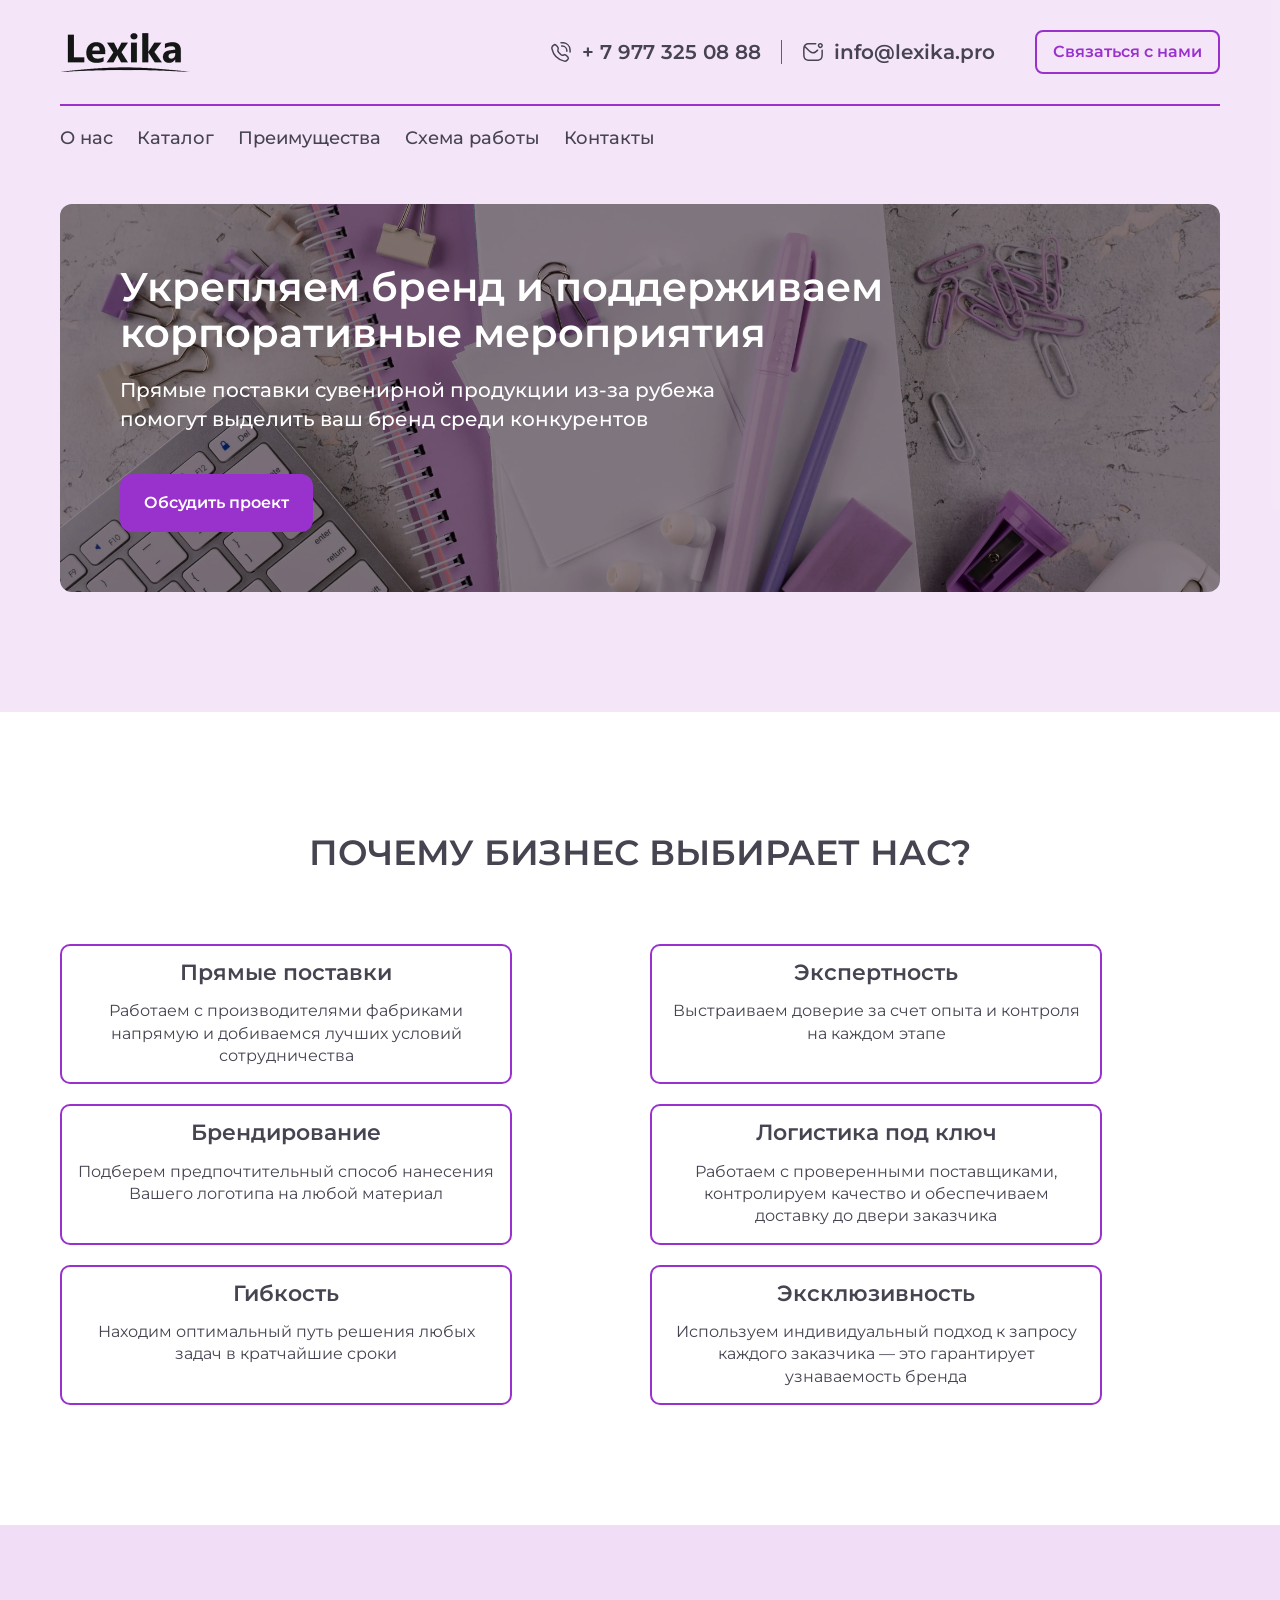
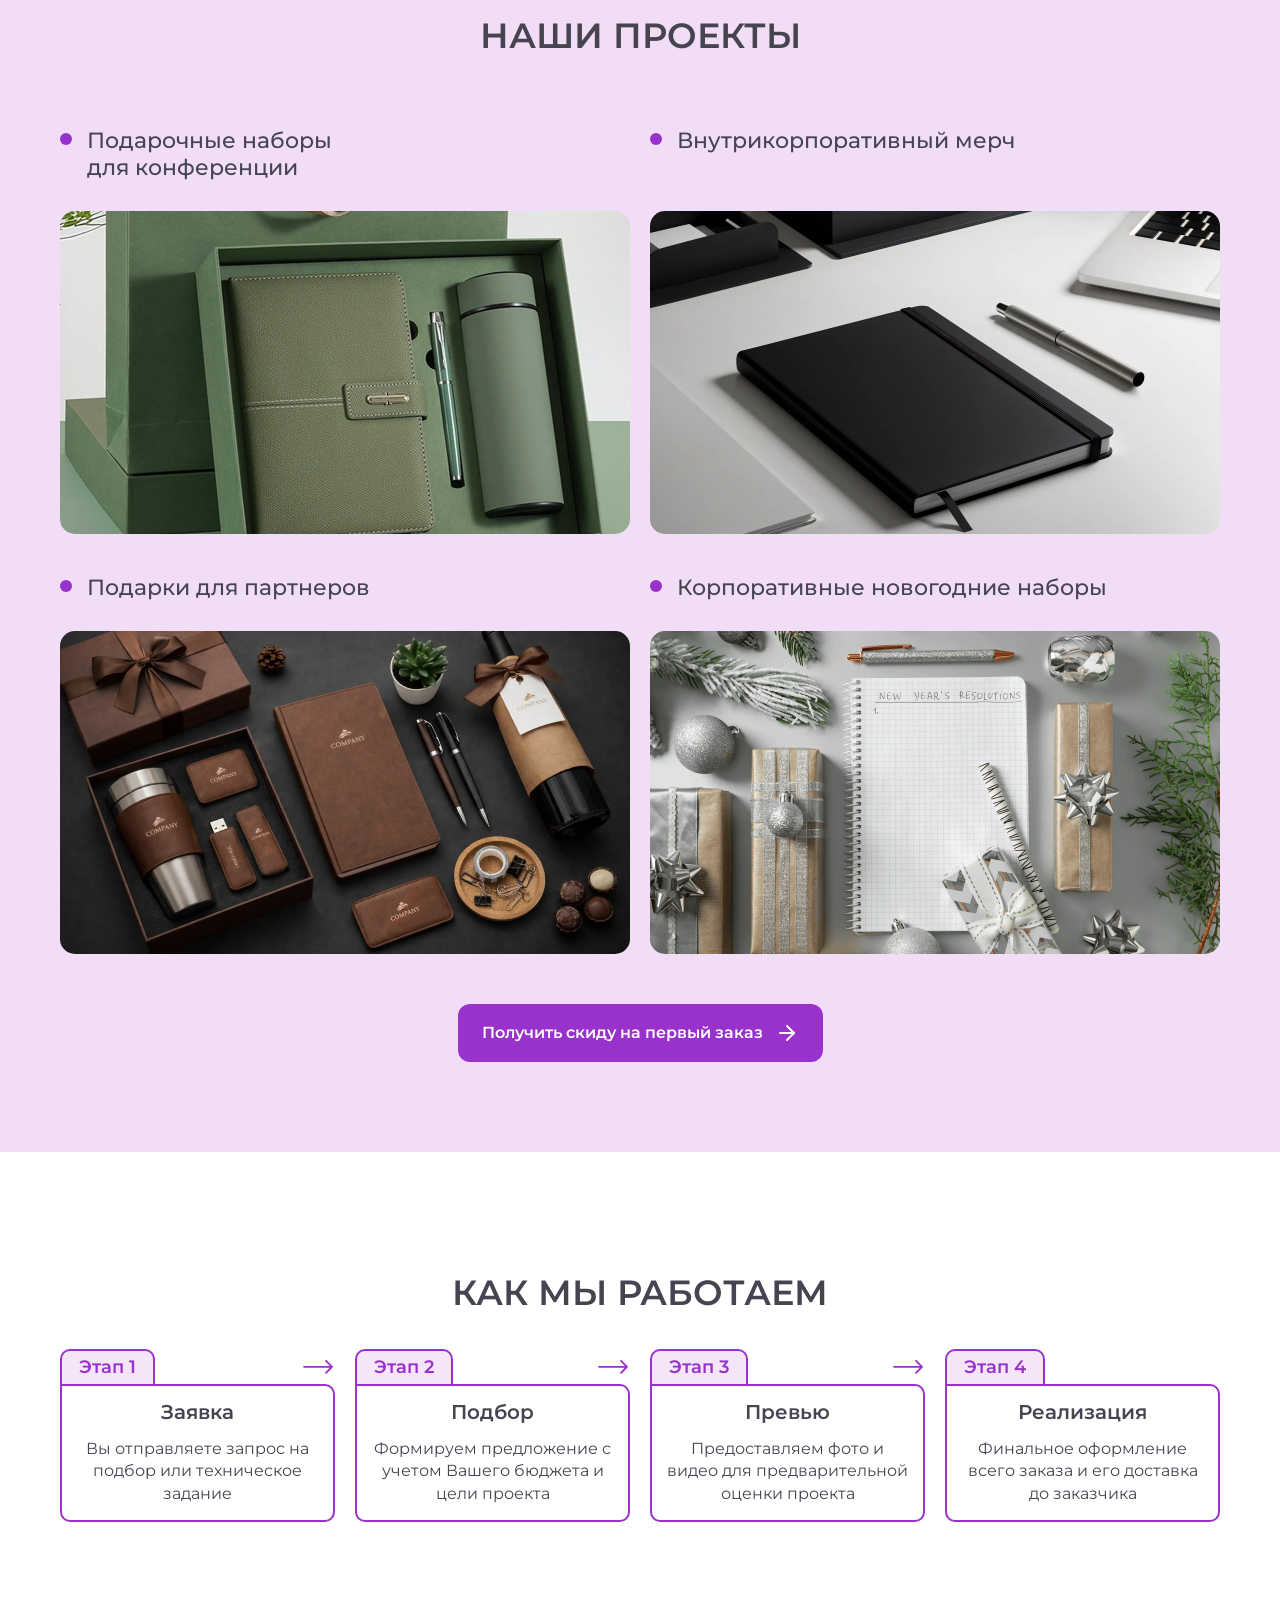
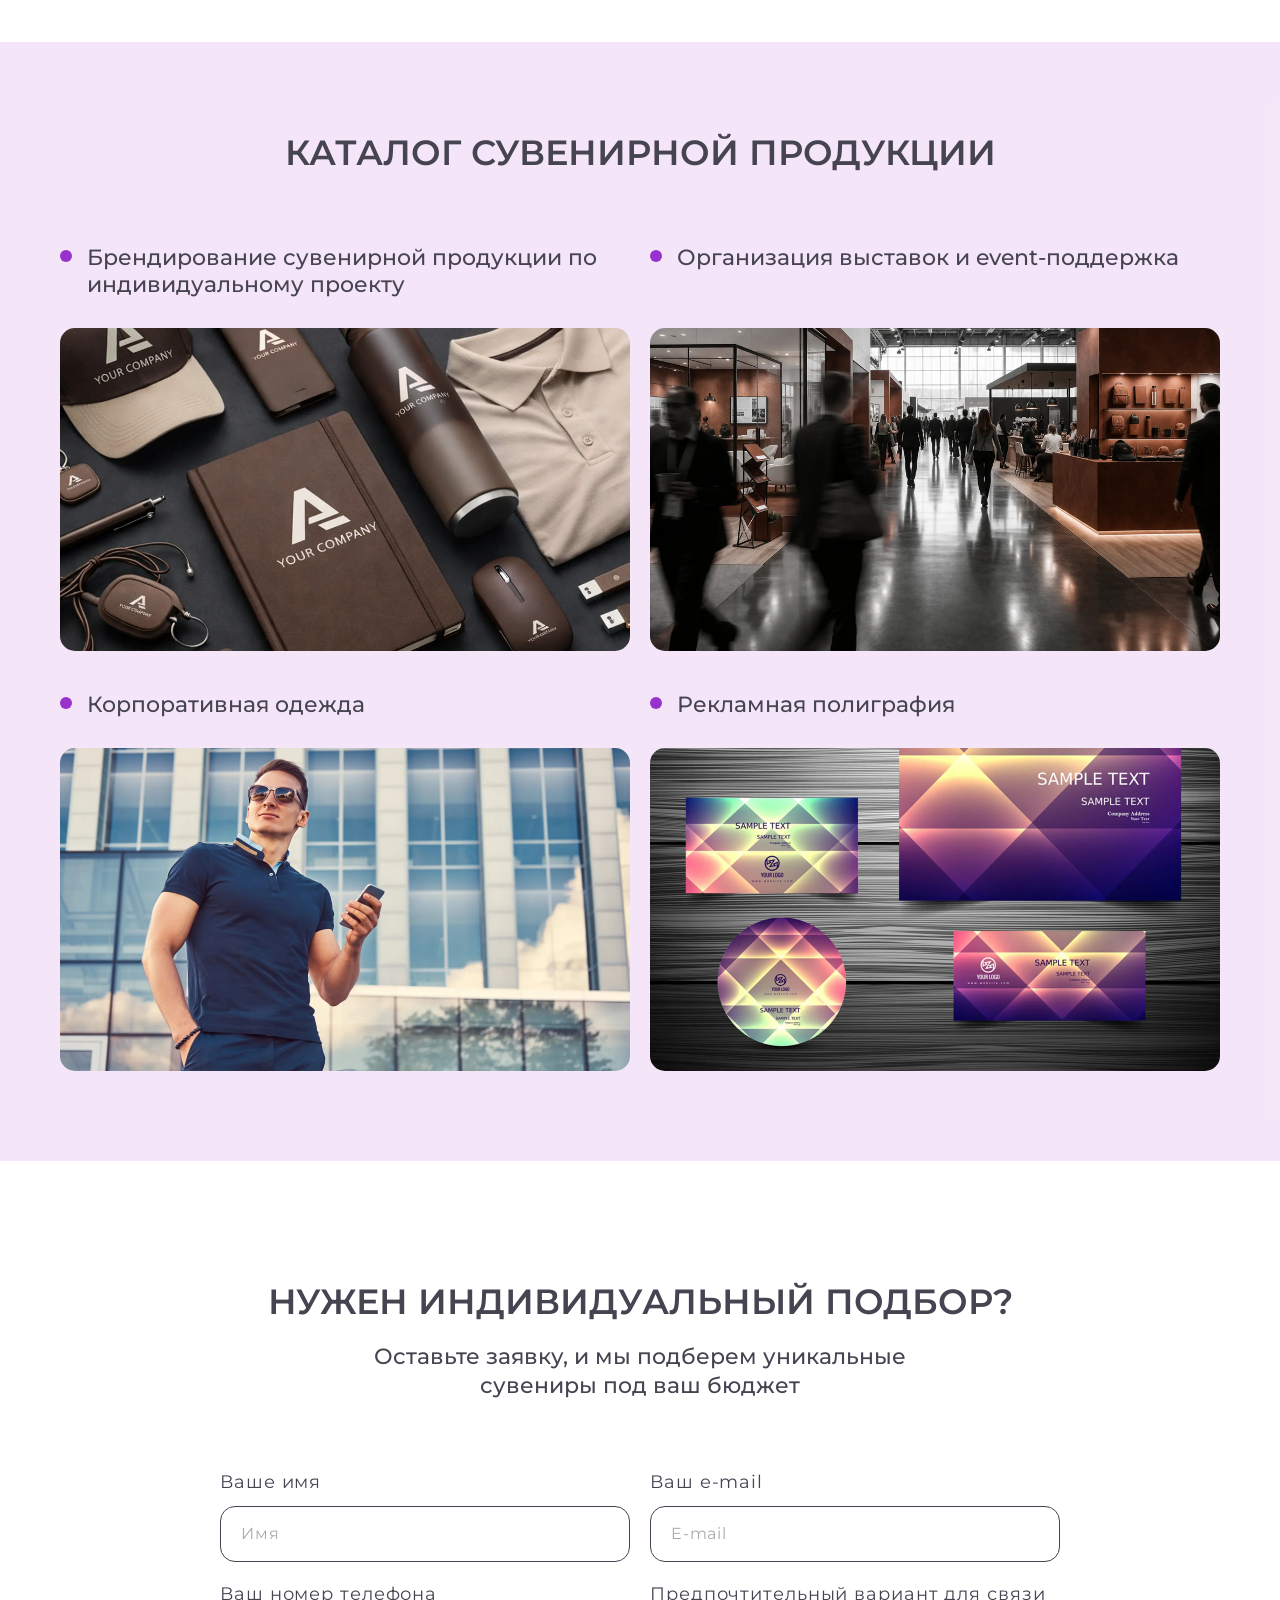
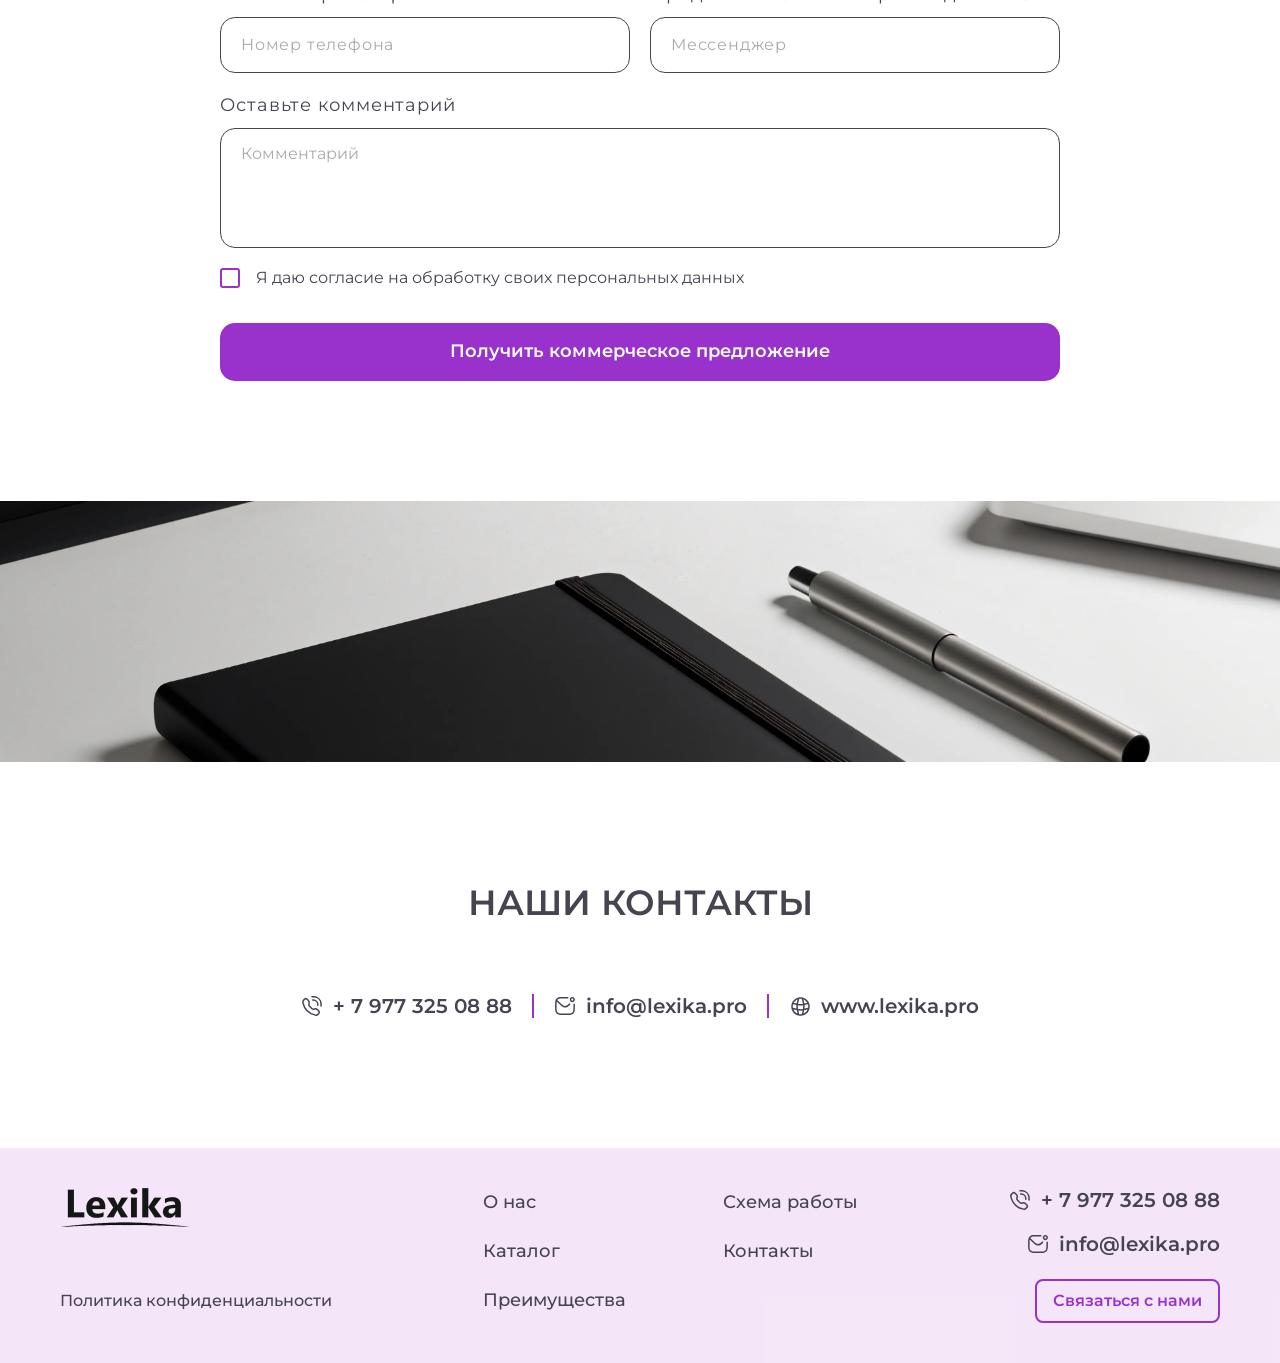
==== index.html @ 29c92a52 "new project" ====
<!--header.html-->
<!doctype html>
<html lang="en">
<head>
  <meta charset="UTF-8">
  <meta name="viewport"
        content="width=device-width, user-scalable=no, initial-scale=1.0, maximum-scale=1.0, minimum-scale=1.0">
  <meta http-equiv="X-UA-Compatible" content="ie=edge">
  <meta name="format-detection" content="telephone=no">
  <link rel="preconnect" href="https://fonts.googleapis.com">
  <link rel="preconnect" href="https://fonts.gstatic.com" crossorigin>
  <link href="https://fonts.googleapis.com/css2?family=Montserrat:ital,wght@0,100..900;1,100..900&display=swap" rel="stylesheet">
  <link rel="icon" type="image/png" href="./img/icons/favicon.ico" sizes="32x32">
  <link rel="apple-touch-icon" href="./img/icons/favicon.ico">
  <link rel="mask-icon" href="./img/icons/favicon.ico" color="#000000">
  <link
          rel="stylesheet"
          href="https://cdn.jsdelivr.net/npm/swiper@11/swiper-bundle.min.css"
  />
  <title></title>
<script defer src="js/bundle.js"></script><script defer src="js/libs.js"></script><script defer src="js/style.js"></script><link href="css/style.min.css" rel="stylesheet"></head>
<body>

<header class="header">
  <div class="container">
    <div class="header-top">
      <div class="logo">
        <img src="./img/logo.webp" alt="">
      </div>
      <div class="header-meta">
        <div class="contacts-wrapper">
          <a class="contact-phone" href="tel:7977320888">+ 7 977 325 08 88</a>
          <a class="contact-mail" href="mailto:info@lexika.pro">info@lexika.pro</a>
        </div>
        <a href="#" class="btn btn-bordered">Связаться с нами</a>
      </div>
      <button type="button" class="mobile-menu-button">
        <span class="line"></span>
        <span class="line"></span>
        <span class="line"></span>
      </button>
    </div>
    <div class="header-nav">
      <div class="logo mobile-logo">
        <img src="./img/logo.webp" alt="">
      </div>
      <button type="button" class="close-menu-button"></button>
      <ul class="main-menu">
        <li>
          <a href="#about-section">О нас</a>
        </li>
        <li>
          <a href="#catalog-section">Каталог</a>
        </li>
        <li>
          <a href="#advantages-section">Преимущества</a>
        </li>
        <li>
          <a href="#work-section">Схема работы</a>
        </li>
        <li>
          <a href="#contacts-section">Контакты</a>
        </li>
      </ul>
      <div class="mobile-meta">
        <div class="contacts-wrapper mobile-contacts">
          <a class="contact-phone" href="tel:7977320888">+ 7 977 325 08 88</a>
          <a class="contact-mail" href="mailto:info@lexika.pro">info@lexika.pro</a>
        </div>
        <a href="#" class="btn btn-bordered">Связаться с нами</a>
      </div>
    </div>
  </div>
</header>

<main>





<section class="main-banner" id="about-section">
  <div class="container">
    <div class="banner-content" style="background-image: url(./img/main-banner-image.webp)">
      <h1>Укрепляем бренд и поддерживаем корпоративные мероприятия</h1>
      <div class="description">
        <p>Прямые поставки сувенирной продукции из-за рубежа помогут выделить ваш бренд среди конкурентов</p>
      </div>
      <a href="#" class="btn btn-purple">Обсудить проект</a>
    </div>
  </div>
</section>

<section class="advantages-section" id="advantages-section">
  <div class="container">
    <h2>Почему бизнес выбирает нас?</h2>
    <div class="row row-large-pc">
      <div class="col-lg-5 col-md-6 col-m-12">
        <div class="advantage-card">
          <div class="card-title">Прямые поставки</div>
          <div class="card-description">
            <p>Работаем с производителями фабриками напрямую и добиваемся лучших условий сотрудничества</p>
          </div>
        </div>
        <div class="advantage-card">
          <div class="card-title">Экспертность</div>
          <div class="card-description">
            <p>Выстраиваем доверие за счет опыта и контроля на каждом этапе</p>
          </div>
        </div>
        <div class="advantage-card">
          <div class="card-title">Брендирование</div>
          <div class="card-description">
            <p>Подберем предпочтительный способ нанесения Вашего логотипа на любой материал</p>
          </div>
        </div>
      </div>
      <div class="col-lg-2 col-md-12 col-m-12">

      </div>
      <div class="col-lg-5 col-md-6 col-md-12">
        <div class="advantage-card">
          <div class="card-title">Логистика под ключ</div>
          <div class="card-description">
            <p>Работаем с проверенными поставщиками, контролируем качество и обеспечиваем доставку до двери
              заказчика</p>
          </div>
        </div>
        <div class="advantage-card">
          <div class="card-title">Гибкость</div>
          <div class="card-description">
            <p>Находим оптимальный путь решения любых задач в кратчайшие сроки</p>
          </div>
        </div>
        <div class="advantage-card">
          <div class="card-title">Эксклюзивность</div>
          <div class="card-description">
            <p>Используем индивидуальный подход к запросу каждого заказчика — это гарантирует узнаваемость бренда</p>
          </div>
        </div>
      </div>
    </div>
    <div class="small-pc-screens">
      <div class="advantage-card">
        <div class="card-title">Прямые поставки</div>
        <div class="card-description">
          <p>Работаем с производителями фабриками напрямую и добиваемся лучших условий сотрудничества</p>
        </div>
      </div>
      <div class="advantage-card">
        <div class="card-title">Экспертность</div>
        <div class="card-description">
          <p>Выстраиваем доверие за счет опыта и контроля на каждом этапе</p>
        </div>
      </div>
      <div class="advantage-card">
        <div class="card-title">Брендирование</div>
        <div class="card-description">
          <p>Подберем предпочтительный способ нанесения Вашего логотипа на любой материал</p>
        </div>
      </div>
      <div class="advantage-card">
        <div class="card-title">Логистика под ключ</div>
        <div class="card-description">
          <p>Работаем с проверенными поставщиками, контролируем качество и обеспечиваем доставку до двери
            заказчика</p>
        </div>
      </div>
      <div class="advantage-card">
        <div class="card-title">Гибкость</div>
        <div class="card-description">
          <p>Находим оптимальный путь решения любых задач в кратчайшие сроки</p>
        </div>
      </div>
      <div class="advantage-card">
        <div class="card-title">Эксклюзивность</div>
        <div class="card-description">
          <p>Используем индивидуальный подход к запросу каждого заказчика — это гарантирует узнаваемость бренда</p>
        </div>
      </div>
    </div>
  </div>
</section>

<section class="project-section">
  <div class="container">
    <h2>Наши проекты</h2>
    <div class="grid-wrapper">
      <div class="grid-item">
        <div class="grid-title">Подарочные наборы <br class="mobile-br"> для конференции</div>
        <div class="grid-image">
          <img src="./img/project-img1.webp" alt="">
        </div>
      </div>
      <div class="grid-item">
        <div class="grid-title">Внутрикорпоративный мерч</div>
        <div class="grid-image">
          <img src="./img/project-img2.webp" alt="">
        </div>
      </div>
      <div class="grid-item">
        <div class="grid-title">Подарки для партнеров</div>
        <div class="grid-image">
          <img src="./img/project-img3.webp" alt="">
        </div>
      </div>
      <div class="grid-item">
        <div class="grid-title">Корпоративные новогодние наборы</div>
        <div class="grid-image">
          <img src="./img/project-img4.webp" alt="">
        </div>
      </div>
    </div>
    <div class="button-wrapper">
      <a href="#" class="btn btn-purple btn-arrow">Получить скиду на первый заказ</a>
    </div>
  </div>
</section>

<section class="work-section" id="work-section">
  <div class="container">
    <h2>КАК МЫ РАБОТАЕМ</h2>
    <div class="step-cards-wrapper">
      <div class="step-card">
        <div class="card-step-num">Этап</div>
        <div class="card-title">Заявка</div>
        <div class="card-description">
          <p>Вы отправляете запрос на подбор или техническое задание</p>
        </div>
      </div>
      <div class="step-card">
        <div class="card-step-num">Этап</div>
        <div class="card-title">Подбор</div>
        <div class="card-description">
          <p>Формируем предложение с учетом Вашего бюджета и цели проекта</p>
        </div>
      </div>
      <div class="step-card">
        <div class="card-step-num">Этап</div>
        <div class="card-title">Превью</div>
        <div class="card-description">
          <p>Предоставляем фото и видео для предварительной оценки проекта</p>
        </div>
      </div>
      <div class="step-card">
        <div class="card-step-num">Этап</div>
        <div class="card-title">Реализация</div>
        <div class="card-description">
          <p>Финальное оформление всего <br class="br-mobile"> заказа и его доставка до заказчика</p>
        </div>
      </div>
    </div>
  </div>
</section>

<section class="catalog-section" id="catalog-section">
  <div class="container">
    <h2>КАТАЛОГ СУВЕНИРНОЙ ПРОДУКЦИИ</h2>
    <div class="grid-wrapper">
      <div class="grid-item">
        <div class="grid-title">Брендирование сувенирной продукции по индивидуальному проекту</div>
        <div class="grid-image">
          <img src="./img/catalog-item-img1.webp" alt="">
        </div>
      </div>
      <div class="grid-item">
        <div class="grid-title">Организация выставок и event-поддержка</div>
        <div class="grid-image">
          <img src="./img/catalog-item-img2.webp" alt="">
        </div>
      </div>
      <div class="grid-item">
        <div class="grid-title">Корпоративная одежда</div>
        <div class="grid-image">
          <img src="./img/catalog-item-img3.webp" alt="">
        </div>
      </div>
      <div class="grid-item">
        <div class="grid-title">Рекламная полиграфия</div>
        <div class="grid-image">
          <img src="./img/catalog-item-img4.webp" alt="">
        </div>
      </div>
    </div>
  </div>
</section>

<section class="callback-section">
  <div class="container">
    <h2>Нужен индивидуальный подбор?</h2>
    <div class="description">
      <p>Оставьте заявку, и мы подберем уникальные сувениры под ваш бюджет</p>
    </div>
    <div class="form-wrapper">
      <div class="wpcf7 js" id="wpcf7-f35-o1" lang="ru-RU" dir="ltr" data-wpcf7-id="35">
        <div class="screen-reader-response"><p role="status" aria-live="polite" aria-atomic="true"></p> <ul></ul></div>
        <form action="/dev/#wpcf7-f35-o1" method="post" class="wpcf7-form init" aria-label="Контактная форма" novalidate="novalidate" data-status="init">
          <fieldset class="hidden-fields-container"><input type="hidden" name="_wpcf7" value="35"><input type="hidden" name="_wpcf7_version" value="6.1.2"><input type="hidden" name="_wpcf7_locale" value="ru_RU"><input type="hidden" name="_wpcf7_unit_tag" value="wpcf7-f35-o1"><input type="hidden" name="_wpcf7_container_post" value="0"><input type="hidden" name="_wpcf7_posted_data_hash" value="">
          </fieldset>
          <p><label> Ваше имя<br>
            <span class="wpcf7-form-control-wrap" data-name="text-848"><input size="40" maxlength="400" class="wpcf7-form-control wpcf7-text" autocomplete="name" aria-invalid="false" placeholder="Имя" value="" type="text" name="text-848"></span><br>
          </label><br>
            <label> Ваш e-mail<br>
              <span class="wpcf7-form-control-wrap" data-name="email-804"><input size="40" maxlength="400" class="wpcf7-form-control wpcf7-email wpcf7-text wpcf7-validates-as-email" aria-invalid="false" placeholder="E-mail" value="" type="email" name="email-804"></span><br>
            </label><br>
            <label> Ваш номер телефона<br>
              <span class="wpcf7-form-control-wrap" data-name="tel-583"><input size="40" maxlength="400" class="wpcf7-form-control wpcf7-tel wpcf7-text wpcf7-validates-as-tel" aria-invalid="false" placeholder="Номер телефона" value="" type="tel" name="tel-583"></span><br>
            </label><br>
            <label>Предпочтительный вариант для связи<br>
              <span class="wpcf7-form-control-wrap" data-name="text-793"><input size="40" maxlength="400" class="wpcf7-form-control wpcf7-text" aria-invalid="false" placeholder="Мессенджер" value="" type="text" name="text-793"></span><br>
            </label><br>
            <label> Оставьте комментарий<br>
              <span class="wpcf7-form-control-wrap" data-name="textarea-721"><textarea cols="40" rows="10" maxlength="2000" class="wpcf7-form-control wpcf7-textarea" aria-invalid="false" placeholder="Комментарий" name="textarea-721"></textarea></span><br>
            </label><br>
            <span class="wpcf7-form-control-wrap" data-name="acceptance-46"><span class="wpcf7-form-control wpcf7-acceptance"><span class="wpcf7-list-item"><label><input type="checkbox" name="acceptance-46" value="1" aria-invalid="false"><span class="wpcf7-list-item-label">Я даю согласие на обработку своих персональных данных</span></label></span></span></span><br>
            <input class="wpcf7-form-control wpcf7-submit has-spinner" type="submit" value="Получить коммерческое предложение" disabled=""><span class="wpcf7-spinner"></span>
          </p><div class="wpcf7-response-output" aria-hidden="true"></div>
        </form>
      </div>
    </div>
  </div>
</section>

<section class="image-full-section">
  <div class="image-wrapper image-wrapper-pc">
    <img src="./img/contacts-image.webp" alt="">
  </div>
  <div class="image-wrapper image-wrapper-mobile">
    <img src="./img/contacts-image-mobile.webp" alt="">
  </div>
</section>

<section class="contacts-section" id="contacts-section">
  <div class="container">
    <h2>Наши контакты</h2>
    <div class="contacts-wrapper">
      <a class="contact-phone" href="tel:7977320888">+ 7 977 325 08 88</a>
      <a class="contact-mail" href="mailto:info@lexika.pro">info@lexika.pro</a>
      <a class="contact-link" target="_blank" href="www.lexika.pro">www.lexika.pro</a>
    </div>
  </div>
</section>

<!--footer.html-->
</main>

<footer class="footer">
    <div class="container">
      <div class="footer-row">
        <div class="footer-column">
          <div class="logo">
            <img src="./img/logo.webp" alt="">
          </div>
          <div class="footer-policy footer-policy-pc">
            <a href="#">Политика конфиденциальности</a>
          </div>
        </div>
        <div class="footer-column">
          <nav class="footer-nav">
            <ul class="footer-menu">
              <li>
                <a href="#about-section">О нас</a>
              </li>
              <li>
                <a href="#work-section">Схема работы</a>
              </li>
              <li>
                <a href="#catalog-section">Каталог</a>
              </li>
              <li>
                <a href="#contacts-section">Контакты</a>
              </li>
              <li>
                <a href="#advantages-section">Преимущества</a>
              </li>
            </ul>
          </nav>
        </div>
        <div class="footer-column">
          <div class="contacts-wrapper">
            <a class="contact-phone" href="tel:7977320888">+ 7 977 325 08 88</a>
            <a class="contact-mail" href="mailto:info@lexika.pro">info@lexika.pro</a>
          </div>
          <a href="#" class="btn btn-bordered">Связаться с нами</a>
        </div>
      </div>
      <div class="footer-policy footer-policy-small-screens">
        <a href="#">Политика конфиденциальности</a>
      </div>
    </div>
</footer>

<script src="https://cdn.jsdelivr.net/npm/swiper@11/swiper-bundle.min.js"></script>
</body>
</html>
---- css/style.min.css ----
*{box-sizing:border-box}body,h1,h2,h3,h4,p,figure,blockquote,dl,dd{margin:0}ul[role=list],ol[role=list]{list-style:none}html:focus-within{scroll-behavior:smooth}body{min-height:100vh;text-rendering:optimizeSpeed;line-height:1.5}a:not([class]){-webkit-text-decoration-skip:ink;text-decoration-skip-ink:auto}img,picture{max-width:100%;display:block}input,button,textarea,select{font:inherit;box-shadow:none;outline:none}@media(prefers-reduced-motion: reduce){html:focus-within{scroll-behavior:auto}*,*::before,*::after{animation-duration:.01ms !important;animation-iteration-count:1 !important;transition-duration:.01ms !important;scroll-behavior:auto !important}}*{font-family:"Montserrat";color:#464451}a{transition:.3s;text-decoration:none}p{font-weight:400;font-size:18px;line-height:140%;letter-spacing:0;margin-bottom:16px}p:last-child{margin-bottom:0}h1,.h1{font-weight:600;font-size:40px;line-height:115%;letter-spacing:0;margin-bottom:20px}h2,.h2{font-weight:600;font-size:35px;line-height:120%;letter-spacing:0;text-transform:uppercase;margin-bottom:70px;text-align:center;width:100%}.button-wrapper{width:100%;display:flex;justify-content:center;margin-top:50px}.br-mobile{display:none}@media(max-width: 1400px){p{font-size:16px}}@media(max-width: 1024px){h1,.h1{font-size:30px;line-height:110%;margin-bottom:15px}h2,.h2{font-size:25px;margin-bottom:40px;line-height:130%}}@media(max-width: 600px){.br-mobile{display:block}.button-wrapper{margin-top:40px}}.sr-only{position:absolute;width:1px;height:1px;padding:0;margin:-1px;overflow:hidden;clip:rect(0, 0, 0, 0);white-space:nowrap;border:0}body::-webkit-scrollbar{width:6px;background-color:#464451}body::-webkit-scrollbar-thumb{border-radius:20px;background-color:#9932cc}body.admin-bar header{top:20px}main{min-height:70vh}.animate-block{opacity:0;width:100%;transform:translateY(-50px);transition:opacity 1s ease,transform 1s ease}.animate-block.animated{opacity:1;transform:translateY(0)}.logo{display:flex;width:-moz-fit-content;width:fit-content}.logo img{max-width:130px;width:100%;-o-object-fit:contain;object-fit:contain}.contacts-wrapper{display:flex;align-items:center;margin-right:40px}.contacts-wrapper a{font-weight:600;font-size:20px;line-height:24px;letter-spacing:0;display:flex;align-items:center}.contacts-wrapper a:before{content:"";width:22px;height:22px;background-repeat:no-repeat;background-position:center;background-size:contain;margin-right:10px;transition:.3s}.contacts-wrapper a:hover{color:#9932cc}.contacts-wrapper a+a{margin-left:20px;padding-left:20px;border-left:1px solid #9932cc}.contacts-wrapper a.contact-phone:before{background-image:url(../img/icons/header-phone-ico.svg)}.contacts-wrapper a.contact-phone:hover:before{background-image:url(../img/icons/header-phone-ico-hover.svg)}.contacts-wrapper a.contact-mail:before{background-image:url(../img/icons/header-mail-ico.svg)}.contacts-wrapper a.contact-mail:hover:before{background-image:url(../img/icons/header-mail-ico-hover.svg)}.contacts-wrapper a.contact-link:before{background-image:url(../img/icons/contact-link-ico.svg)}.contacts-wrapper a.contact-link:hover:before{background-image:url(../img/icons/contact-link-ico-hover.svg)}.grid-wrapper{display:grid;grid-template-columns:repeat(2, 1fr);grid-gap:40px 20px;width:100%}.grid-wrapper .grid-item{display:flex;flex-direction:column;justify-content:space-between}.grid-wrapper .grid-item .grid-title{font-weight:500;font-size:22px;line-height:normal;letter-spacing:0;margin-bottom:30px;display:flex;width:100%;align-items:flex-start}.grid-wrapper .grid-item .grid-title:before{position:relative;top:6px}.grid-wrapper .grid-item .grid-title:before{content:"";width:12px;height:12px;border-radius:50%;margin-right:15px;background-color:#9932cc;flex:none}.grid-wrapper .grid-item .grid-image img{height:323px;width:100%;-o-object-fit:cover;object-fit:cover;border-radius:15px}@media(max-width: 1024px){.grid-wrapper{grid-template-columns:1fr}.grid-wrapper .grid-item .grid-title{font-size:20px}}@media(max-width: 600px){.logo img{max-width:100px}.contacts-wrapper a{font-size:18px;line-height:110%}.grid-wrapper{grid-gap:30px}.grid-wrapper .grid-item .grid-title{font-size:18px;line-height:130%;margin-bottom:20px}.grid-wrapper .grid-item .grid-title:before{margin-right:8px}.grid-wrapper .grid-item .grid-image img{height:250px}}.container{margin:0 auto;display:flex;flex-wrap:wrap;max-width:1440px;width:100%;padding:0 120px}.container-fluid{max-width:100%;width:100%}.d-flex{display:flex;flex-wrap:wrap}.justify-between{justify-content:space-between}.justify-end{justify-content:flex-end}.flex-column{flex-direction:column}.row{display:flex;margin:0 -10px;width:calc(100% + 20px);flex-wrap:wrap}[class*=col-]{padding:0 10px}.col-lg-1{width:8.33333333%}.col-lg-2{width:16.66666667%}.col-lg-3{width:25%}.col-lg-4{width:33.33333333%}.col-lg-5{width:41.66666667%}.col-lg-6{width:50%}.col-lg-7{width:58.33333333%}.col-lg-8{width:66.66666667%}.col-lg-9{width:75%}.col-lg-10{width:83.33333333%}.col-lg-11{width:91.66666667%}.col-lg-12{width:100%}@media(max-width: 1400px){.container{padding:0 60px}}@media(max-width: 1024px){.row{margin:0 -12px;width:calc(100% + 24px)}[class*=col-]{padding:0 12px}.col-md-1{width:8.33333333%}.col-md-2{width:16.66666667%}.col-md-3{width:25%}.col-md-4{width:33.33333333%}.col-md-5{width:41.66666667%}.col-md-6{width:50%}.col-md-7{width:58.33333333%}.col-md-8{width:66.66666667%}.col-md-9{width:75%}.col-md-10{width:83.33333333%}.col-md-11{width:91.66666667%}.col-md-12{width:100%}.container{padding:0 20px}}@media(max-width: 600px){.col-m-1{width:8.33333333%}.col-m-2{width:16.66666667%}.col-m-3{width:25%}.col-m-4{width:33.33333333%}.col-m-5{width:41.66666667%}.col-m-6{width:50%}.col-m-7{width:58.33333333%}.col-m-8{width:66.66666667%}.col-m-9{width:75%}.col-m-10{width:83.33333333%}.col-m-11{width:91.66666667%}.col-m-12{width:100%}.container{padding:0 16px}}.btn{display:flex;justify-content:center;align-items:center;font-weight:600;font-size:16px;line-height:100%;letter-spacing:0;text-align:center;padding:0 16px;height:44px;width:-moz-fit-content;width:fit-content;max-width:100%;transition:.3s;cursor:pointer}.btn-purple{background-color:#9932cc;color:#fff;height:58px;border-radius:12px;padding:0 24px}.btn-purple:hover{background-color:#b56dd9}.btn-purple:focus{background-color:#c288df}.btn-bordered{background-color:rgba(0,0,0,0);color:#9932cc;border:2px solid #9932cc;border-radius:8px}.btn-bordered:hover{border-color:rgba(153,50,204,.6980392157);color:rgba(153,50,204,.6980392157)}.btn-bordered:focus{border-color:rgba(181,109,217,.8);color:rgba(181,109,217,.8)}.btn-arrow:after{content:"";width:24px;height:24px;background-repeat:no-repeat;background-position:center;background-size:contain;margin-left:12px;background-image:url(../img/icons/button-arrow-ico.svg);transition:.3s}.btn-arrow:hover:after{background-image:url(../img/icons/button-arrow-ico-hover.svg);transform:rotate(45deg)}@media(max-width: 600px){.btn{max-width:100%;width:100%;line-height:120%}.btn-purple{padding:0 16px}.btn-arrow:after{display:none}}.footer-menu{list-style:none;padding:2px 0 0;margin:0;width:100%;display:grid;grid-template-columns:repeat(2, 1fr);grid-gap:24px 80px;max-width:400px}.footer-menu li a{position:relative;font-weight:500;font-size:18px;line-height:24px;letter-spacing:0}.footer-menu li a:after{content:"";width:100%;position:absolute;top:calc(100% + 3px);left:0;background-color:#9932cc;height:2px;opacity:0;transition:.3s}.footer-menu li a:hover{color:#4a4d55}.footer-menu li a:focus{color:#9932cc}.footer-menu li a:focus:after{opacity:1}@media(max-width: 1024px){.footer-menu{grid-gap:20px}}@media(max-width: 600px){.footer-menu{grid-gap:14px 60px;margin-bottom:20px;padding-bottom:30px;border-bottom:2px solid #9932cc}.footer-menu li a{font-size:16px;line-height:130%}}.main-menu{padding:0;display:flex;list-style:none;margin:0;align-items:center}.main-menu li+li{margin-left:24px}.main-menu li a{position:relative;font-weight:500;font-size:18px;line-height:24px;letter-spacing:0}.main-menu li a:after{content:"";width:100%;position:absolute;top:calc(100% + 3px);left:0;background-color:#9932cc;height:2px;opacity:0;transition:.3s}.main-menu li a:hover{color:#4a4d55}.main-menu li a:focus{color:#9932cc}.main-menu li a:focus:after{opacity:1}@media(max-width: 1024px){.main-menu{margin-top:40px;flex-direction:column;align-items:flex-start;margin-bottom:20px;padding-bottom:20px;border-bottom:2px solid #9932cc}.main-menu li{display:flex}.main-menu li+li{margin-left:0;margin-top:15px}}@media(max-width: 600px){.main-menu li+li{margin-top:18px}}form{width:100%;max-width:100%}form br{display:none}form>p{margin:0}form .hidden-fields-container{display:none}form .screen-reader-response{display:none}form .wpcf7-response-output{display:none}form .wpcf7-spinner{display:none}form .wpcf7-not-valid-tip{display:none}form input.wpcf7-not-valid{border:1px solid red !important}form .wpcf7-form-control-wrap{display:flex;width:100%;margin:10px 0 20px}form textarea{resize:none;font-weight:400;font-size:16px;line-height:140%;letter-spacing:0;height:120px;padding:14px 20px;border-radius:15px;width:100%;max-width:100%;border:1px solid #464451}form textarea::-moz-placeholder{color:rgba(85,85,85,.5019607843);font-weight:inherit;letter-spacing:inherit;line-height:inherit;font-family:inherit;font-size:inherit}form textarea::placeholder{color:rgba(85,85,85,.5019607843);font-weight:inherit;letter-spacing:inherit;line-height:inherit;font-family:inherit;font-size:inherit}form input{border:1px solid #464451;border-radius:15px;padding:0 20px;max-width:100%;height:56px;width:100%;font-weight:400;font-size:16px;line-height:140%;letter-spacing:.05em}form input::-moz-placeholder{color:rgba(85,85,85,.5019607843);font-weight:inherit;letter-spacing:inherit;line-height:inherit;font-family:inherit;font-size:inherit}form input::placeholder{color:rgba(85,85,85,.5019607843);font-weight:inherit;letter-spacing:inherit;line-height:inherit;font-family:inherit;font-size:inherit}form label{display:block;width:100%;font-weight:400;font-size:18px;line-height:140%;letter-spacing:.05em}form input[type=submit]{height:58px;transition:.3s;cursor:pointer;padding:0 20px;background-color:#9932cc;color:#fff;font-weight:600;font-size:18px;line-height:120%;letter-spacing:0;margin-top:15px;border:none}form input[type=submit]:hover{background-color:#b56dd9}form input[type=submit]:focus{background-color:#c288df}.wpcf7-acceptance input[type=checkbox]{position:absolute;opacity:0;width:0;height:0;margin:0;padding:0}.wpcf7-list-item-label{display:flex;align-items:center;width:100%;position:relative;cursor:pointer}.wpcf7-acceptance .wpcf7-list-item{display:flex;align-items:center;cursor:pointer;padding-left:16px}.wpcf7-acceptance .wpcf7-list-item label{font-weight:400;font-size:16px;line-height:120%;letter-spacing:0}.wpcf7-acceptance .wpcf7-list-item-label::before{content:"";display:inline-block;flex:none;width:16px;height:16px;border:2px solid #9932cc;border-radius:3px;background-color:rgba(0,0,0,0);transition:.3s;position:relative;left:-16px}.wpcf7-acceptance input[type=checkbox]:checked+.wpcf7-list-item-label::before{background-color:#9932cc}.wpcf7-acceptance input[type=checkbox]:checked+.wpcf7-list-item-label::after{content:"";position:absolute;left:-16px;width:20px;height:20px;background-repeat:no-repeat;background-position:center;background-size:12px;background-image:url(../img/icons/checkbox-checked.svg);z-index:1}.wpcf7 .screen-reader-response{display:none}@media(max-width: 600px){form label{font-size:16px;letter-spacing:0}form input{letter-spacing:0;font-size:14px;padding:0 15px}form textarea{padding:14px 20px}form input[type=submit]{white-space:wrap;margin-top:20px}.wpcf7-acceptance .wpcf7-list-item label{font-size:14px;letter-spacing:.05em}}.main-banner{padding:204px 0 120px;background-color:rgba(186,85,211,.1490196078)}.main-banner .banner-content{background-repeat:no-repeat;background-position:center;background-size:cover;padding:60px;border-radius:12px;background-blend-mode:multiply;background-color:rgba(72,54,66,.6)}.main-banner .banner-content h1{color:#fff}.main-banner .banner-content .description{width:100%;margin-bottom:40px}.main-banner .banner-content .description p{font-weight:500;font-size:20px;line-height:145%;letter-spacing:0;color:#fff;max-width:620px;width:100%}.advantages-section{padding:207px 0 170px;background-repeat:no-repeat;background-position:center;background-size:650px 650px;background-image:url(../img/advantages-back.svg)}.advantages-section .container{position:relative}.advantages-section h2{max-width:328px;position:absolute;left:calc(50% - 164px);top:calc(50% - 84px)}.advantages-section .small-pc-screens{display:none}.advantages-section .row .col-lg-5:nth-of-type(3){display:flex;flex-direction:column;align-items:flex-end}.advantages-section .row .col-lg-5 .advantage-card:nth-of-type(2){max-width:390px}.advantages-section .advantage-card{margin-bottom:76px;border-radius:10px;border:2px solid #9932cc;padding:15px;max-width:452px;width:100%;background-color:#fff}.advantages-section .advantage-card .card-title{width:100%;margin-bottom:15px;font-weight:600;font-size:22px;line-height:110%;letter-spacing:0;text-align:center}.advantages-section .advantage-card .card-description p{width:100%;text-align:center}.project-section{padding:90px 0;background-color:rgba(186,85,211,.2)}.work-section{padding:120px 0 100px}.work-section .step-cards-wrapper{counter-reset:step-counter;width:100%;display:grid;grid-template-columns:repeat(4, 1fr);grid-gap:20px}.work-section .step-card{padding:15px 13px;width:100%;border-radius:0 10px 10px 10px;border:2px solid #9932cc;position:relative;counter-increment:step-counter;height:calc(100% - 20px);margin-bottom:20px}.work-section .step-card:after{content:"";width:30px;height:30px;background-repeat:no-repeat;background-position:center;background-size:contain;background-image:url(../img/icons/step-arrow-ico.svg);position:absolute;right:0;top:-34px}.work-section .step-card .card-step-num{font-weight:600;font-size:18px;line-height:140%;letter-spacing:0;color:#9932cc;height:37px;padding:0 17px;width:-moz-fit-content;width:fit-content;border-radius:10px 10px 0 0;border:2px solid #9932cc;position:absolute;top:-37px;left:-2px;background-color:rgba(186,85,211,.1490196078);display:flex;align-items:center;justify-content:center}.work-section .step-card .card-step-num:after{content:counter(step-counter);margin-left:5px}.work-section .step-card .card-title{font-weight:600;font-size:22px;line-height:110%;letter-spacing:0;text-align:center;margin-bottom:15px;width:100%}.work-section .step-card .card-description{width:100%}.work-section .step-card .card-description p{text-align:center}.work-section .step-card:nth-of-type(1){width:285px}.work-section .step-card:nth-of-type(2){width:285px}.work-section .step-card:nth-of-type(3){width:302px}.work-section .step-card:nth-of-type(4){width:268px}.work-section .step-card:last-of-type:after{display:none}.catalog-section{padding:90px 0;background-color:rgba(186,85,211,.1490196078)}.callback-section{padding:120px 0}.callback-section h2{margin-bottom:20px}.callback-section .description{width:100%;margin-bottom:70px}.callback-section .description p{font-weight:500;font-size:22px;line-height:130%;text-align:center;max-width:568px;margin:0 auto;width:100%}.callback-section .form-wrapper{width:100%}.callback-section .form-wrapper form{max-width:840px;width:100%;margin:0 auto}.callback-section .form-wrapper form>p{display:flex;flex-wrap:wrap;width:100%;justify-content:space-between}.callback-section .form-wrapper form>p label{width:100%}.callback-section .form-wrapper form>p label:nth-of-type(1),.callback-section .form-wrapper form>p label:nth-of-type(2),.callback-section .form-wrapper form>p label:nth-of-type(3),.callback-section .form-wrapper form>p label:nth-of-type(4){max-width:calc(50% - 10px)}.callback-section .form-wrapper form>p label:nth-of-type(5) .wpcf7-form-control-wrap{margin-bottom:10px}.callback-section .form-wrapper form>p .wpcf7-acceptance .wpcf7-list-item label:nth-of-type(1){max-width:100%}.image-full-section{margin-bottom:120px}.image-full-section .image-wrapper{height:261px;width:100%}.image-full-section .image-wrapper img{height:inherit;width:100%;-o-object-fit:cover;object-fit:cover}.image-full-section .image-wrapper-mobile{display:none}.contacts-section{padding-bottom:130px}.contacts-section .contacts-wrapper{width:100%;margin-right:0;justify-content:center}.contacts-section .contacts-wrapper a+a{border-width:2px}@media(max-width: 1370px){.advantages-section{background:none}.advantages-section h2{position:static;text-align:center;max-width:initial;min-width:initial}.advantages-section .row .col-lg-2{width:100%;order:-1}.advantages-section .row .col-lg-5{width:50%}}@media(max-width: 1400px){.advantages-section{padding:120px 0}.advantages-section .row-large-pc{display:none}.advantages-section .small-pc-screens{display:grid;grid-template-columns:repeat(2, 1fr);grid-gap:20px;width:100%}.advantages-section .advantage-card{margin-bottom:0}.work-section .step-card .card-title{font-size:20px}.work-section .step-card:nth-of-type(1){width:100%}.work-section .step-card:nth-of-type(2){width:100%}.work-section .step-card:nth-of-type(3){width:100%}.work-section .step-card:nth-of-type(4){width:100%}}@media(max-width: 1024px){.main-banner{padding:120px 0 80px}.main-banner .banner-content{padding:30px}.main-banner .banner-content .description p{font-size:18px}.advantages-section .advantage-card{max-width:100%}.advantages-section .advantage-card .card-title{font-size:20px}.advantages-section .small-pc-screens{grid-template-columns:1fr}.work-section{padding:80px 0 60px}.work-section h2{margin-bottom:77px}.work-section .step-cards-wrapper{grid-template-columns:repeat(2, 1fr)}.work-section .step-card:after{display:none}.callback-section{padding:80px 0}.callback-section .description{margin-bottom:40px}.callback-section .description p{font-size:18px}.callback-section .form-wrapper form>p label:nth-of-type(1),.callback-section .form-wrapper form>p label:nth-of-type(2),.callback-section .form-wrapper form>p label:nth-of-type(3),.callback-section .form-wrapper form>p label:nth-of-type(4){max-width:100%}.image-full-section{margin-bottom:80px}.contacts-section{padding:0 0 80px}.contacts-section .contacts-wrapper{flex-direction:column}.contacts-section .contacts-wrapper a+a{margin-left:0;border-left:0;margin-top:20px;padding-left:0}}@media(max-width: 600px){.main-banner{padding:114px 0 70px}.main-banner .banner-content{padding:60px 16px}.main-banner .banner-content .description p{font-size:16px;line-height:130%}.advantages-section{padding:70px 0}.advantages-section .advantage-card{padding:10px}.advantages-section .advantage-card .card-title{font-size:18px;margin-bottom:8px;line-height:110%}.project-section{padding:70px 0}.work-section{padding:70px 0}.work-section .step-cards-wrapper{grid-template-columns:1fr;grid-gap:54px}.work-section .step-card{height:initial;margin-bottom:0;border-radius:0 0 10px 10px;padding:12px 10px}.work-section .step-card .card-step-num{height:34px;top:-34px;width:calc(100% + 4px);font-size:16px}.work-section .step-card .card-title{margin-bottom:10px;font-size:18px}.catalog-section{padding:70px 0}.image-full-section{margin-bottom:70px}.image-full-section .image-wrapper{height:216px}.image-full-section .image-wrapper-pc{display:none}.image-full-section .image-wrapper-mobile{display:block}}.footer{background-color:rgba(186,85,211,.1490196078);padding:40px 0}.footer .footer-row{display:flex;width:100%}.footer .footer-row .footer-column{display:flex;flex-direction:column}.footer .footer-row .footer-column:nth-of-type(1){width:25%;display:flex}.footer .footer-row .footer-column:nth-of-type(2){width:50%;padding-left:75px}.footer .footer-row .footer-column:nth-of-type(3){width:25%;align-items:flex-end}.footer .contacts-wrapper{flex-direction:column;margin-right:0;margin-bottom:23px}.footer .contacts-wrapper a+a{margin-left:auto;padding-left:0;border-left:0;margin-top:20px}.footer .footer-policy{width:100%;margin-top:62px}.footer .footer-policy a{font-weight:500;font-size:16px;line-height:24px;letter-spacing:0}.footer .footer-policy a:hover{color:#9932cc}.footer .footer-policy-small-screens{display:none}@media(max-width: 1400px){.footer .footer-row .footer-column:nth-of-type(1){width:30%}.footer .footer-row .footer-column:nth-of-type(2){width:45%}.footer .footer-row .footer-column:nth-of-type(3){width:25%}}@media(max-width: 1024px){.footer .footer-row{flex-wrap:wrap}.footer .footer-row .footer-column:nth-of-type(1){width:100%;align-items:center;margin-bottom:30px}.footer .footer-row .footer-column:nth-of-type(2){width:50%;padding-left:0}.footer .footer-row .footer-column:nth-of-type(3){width:50%}.footer .footer-policy-pc{display:none}.footer .footer-policy-small-screens{display:flex;margin-top:40px}}@media(max-width: 600px){.footer{padding:30px 0}.footer .footer-row .footer-column:nth-of-type(2){width:100%}.footer .footer-row .footer-column:nth-of-type(3){width:100%}.footer .contacts-wrapper{flex-direction:row;justify-content:space-between;width:100%;margin-bottom:20px}.footer .contacts-wrapper a+a{margin-top:0;margin-left:20px}.footer .contacts-wrapper a:before{display:none}.footer .footer-policy-small-screens{margin-top:20px;justify-content:center}}@media(max-width: 370px){.footer .contacts-wrapper{flex-direction:column}.footer .contacts-wrapper a+a{margin-left:0;margin-top:20px}}.header{position:absolute;top:0;left:0;width:100%;z-index:999;background-color:rgba(0,0,0,0);padding:30px 0;transition:.3s}.header .header-nav{margin-top:30px;padding-top:20px;border-top:2px solid #9932cc;width:100%}.header .header-top{display:flex;width:100%;justify-content:space-between;align-items:center;transition:.3s}.header .header-top .header-meta{display:flex;align-items:center}.header .header-top .header-meta .contacts-wrapper{display:flex}.header .mobile-logo{display:none}.header .close-menu-button{display:none}.header .mobile-menu-button{display:none}.header .mobile-meta{display:none}@media(max-width: 1024px){.header{padding:20px 0}.header .header-top .header-meta{display:none}.header .mobile-logo{display:flex}.header .mobile-menu-button{display:flex;width:40px;align-items:flex-end;justify-content:center;flex-direction:column;background-color:rgba(0,0,0,0);border:none;padding:0;z-index:9;transition:.3s}.header .mobile-menu-button .line{display:block;width:100%;height:2px;background-color:#9932cc}.header .mobile-menu-button .line:nth-of-type(2){margin:9px 0}.header .close-menu-button{display:flex;background-color:rgba(0,0,0,0);padding:0;border:none;background-repeat:no-repeat;background-position:center;background-size:contain;width:18px;height:18px;background-image:url(../img/icons/close-menu-button.svg);right:20px;top:35px;position:absolute}.header .header-nav{margin-top:0;border:none;position:fixed;top:0;right:0;max-width:100%;width:100%;transition:.3s;background-color:#f1ddf6;opacity:0;visibility:hidden;overflow:auto;pointer-events:none;height:100%;padding:20px 20px 30px;z-index:999}.header .header-nav.show{opacity:1;visibility:visible;pointer-events:auto}.header .mobile-meta{display:flex;flex-direction:column}.header .mobile-contacts{margin-bottom:20px;margin-right:0}.header .mobile-contacts a:before{display:none}.header .mobile-contacts a+a{margin-left:30px;padding-left:0;border:none}}@media(max-width: 600px){.header .header-nav{padding:20px 16px 30px}}@media(max-width: 370px){.header .mobile-contacts{flex-direction:column}.header .mobile-contacts a+a{margin-left:0;margin-top:20px}.header .close-menu-button{top:25px;right:16px}}

/*# sourceMappingURL=[data-uri]*/
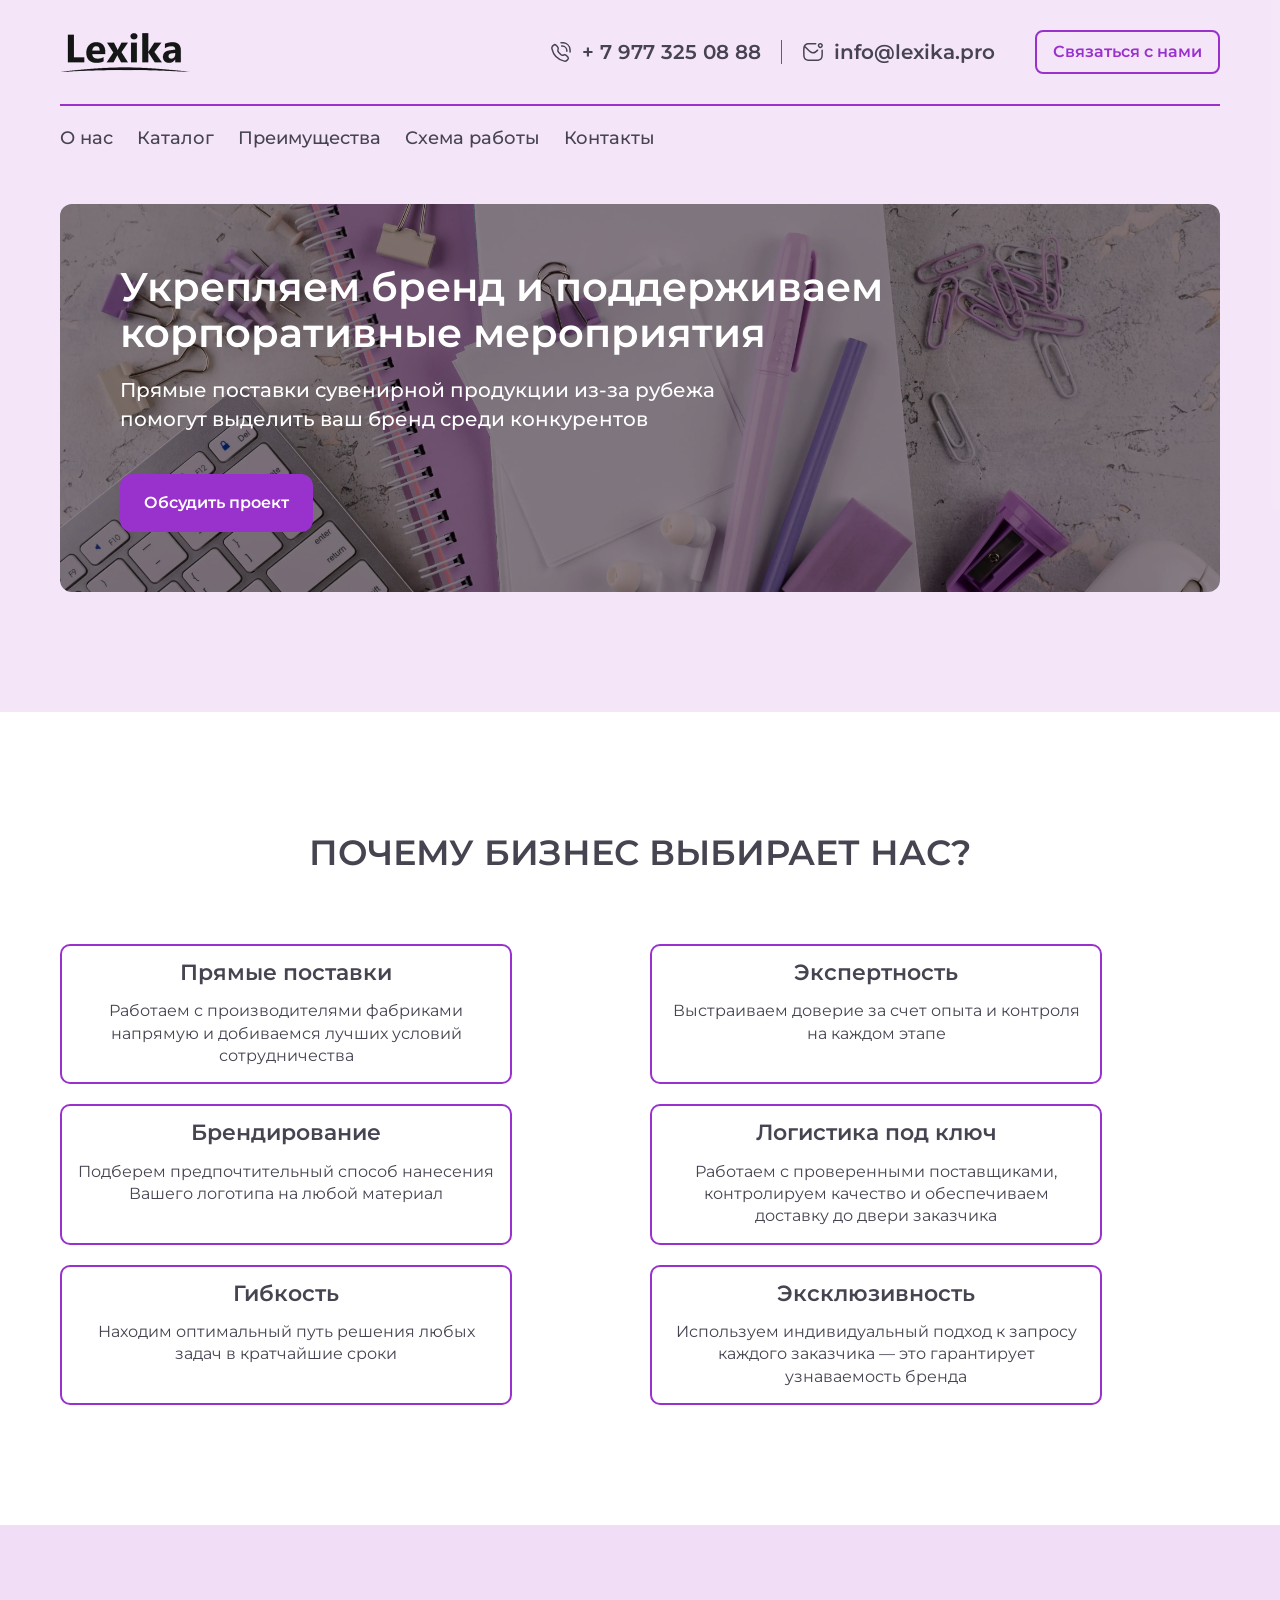
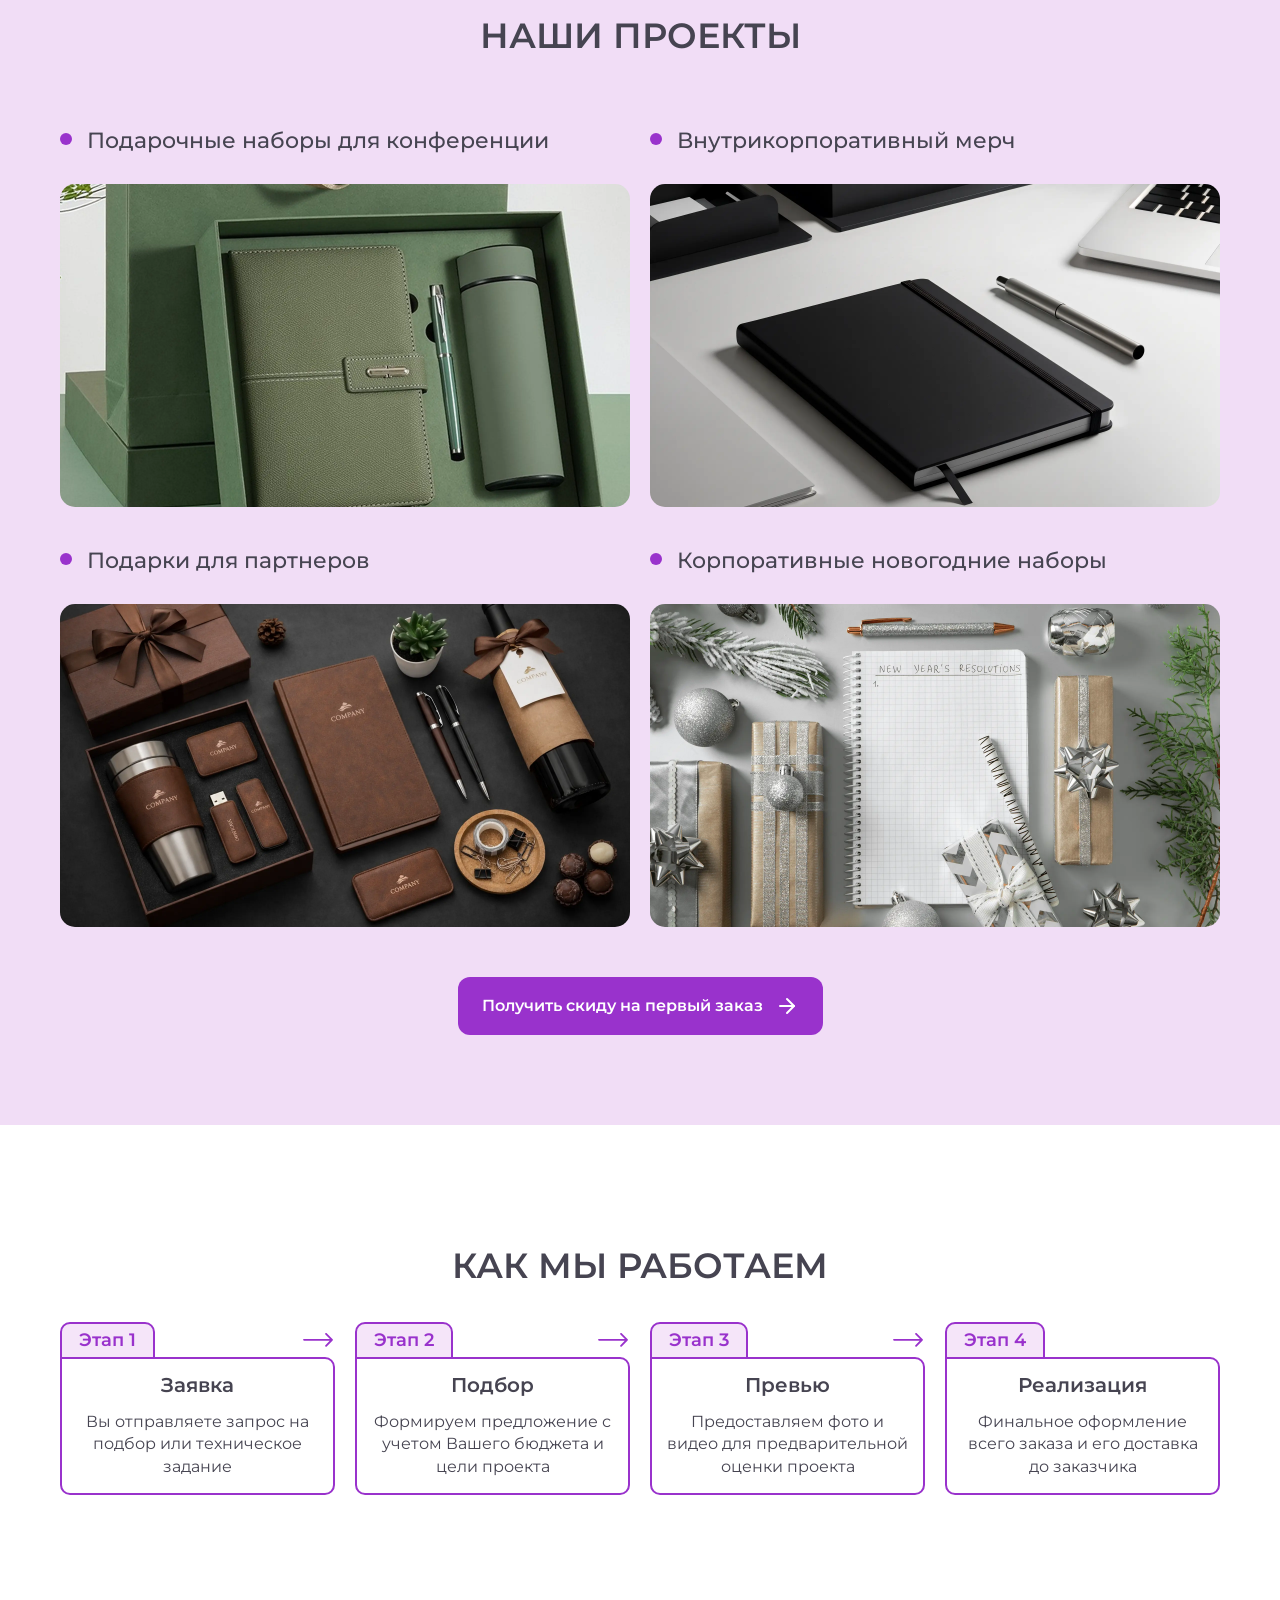
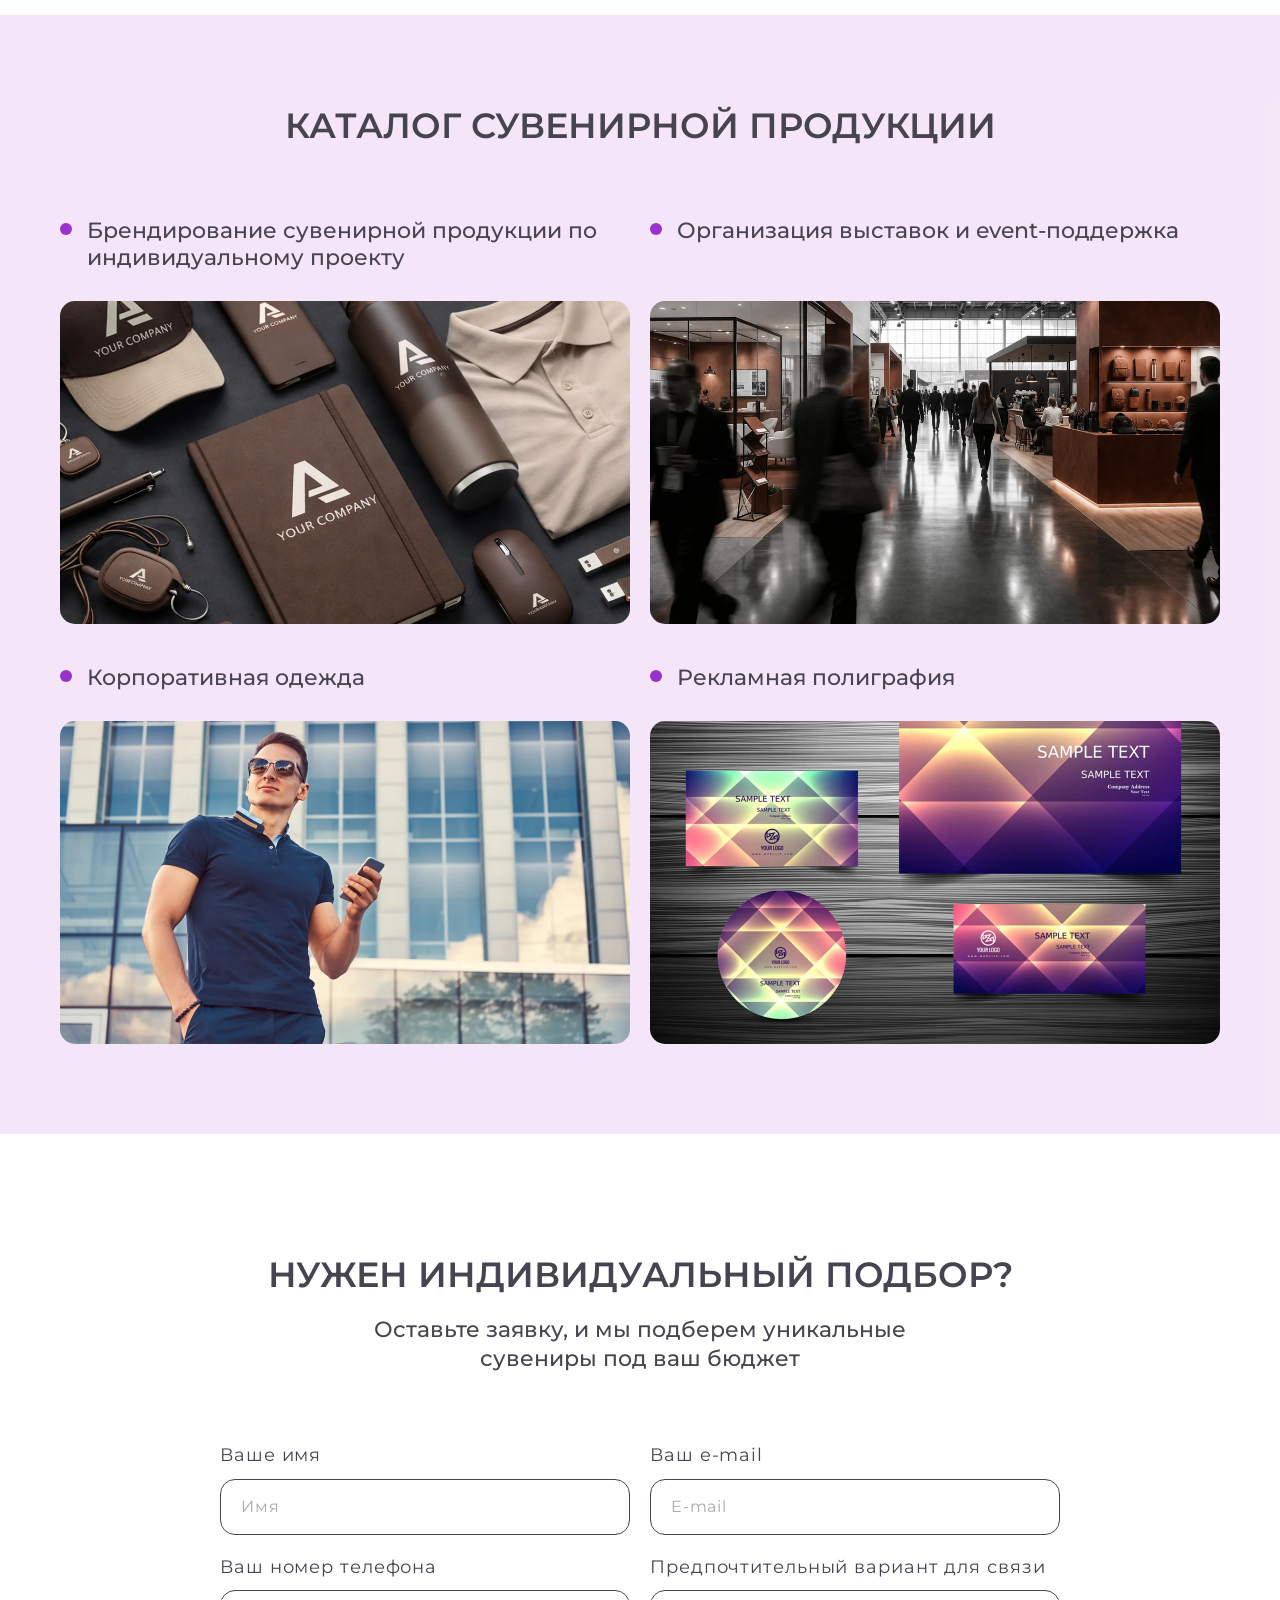
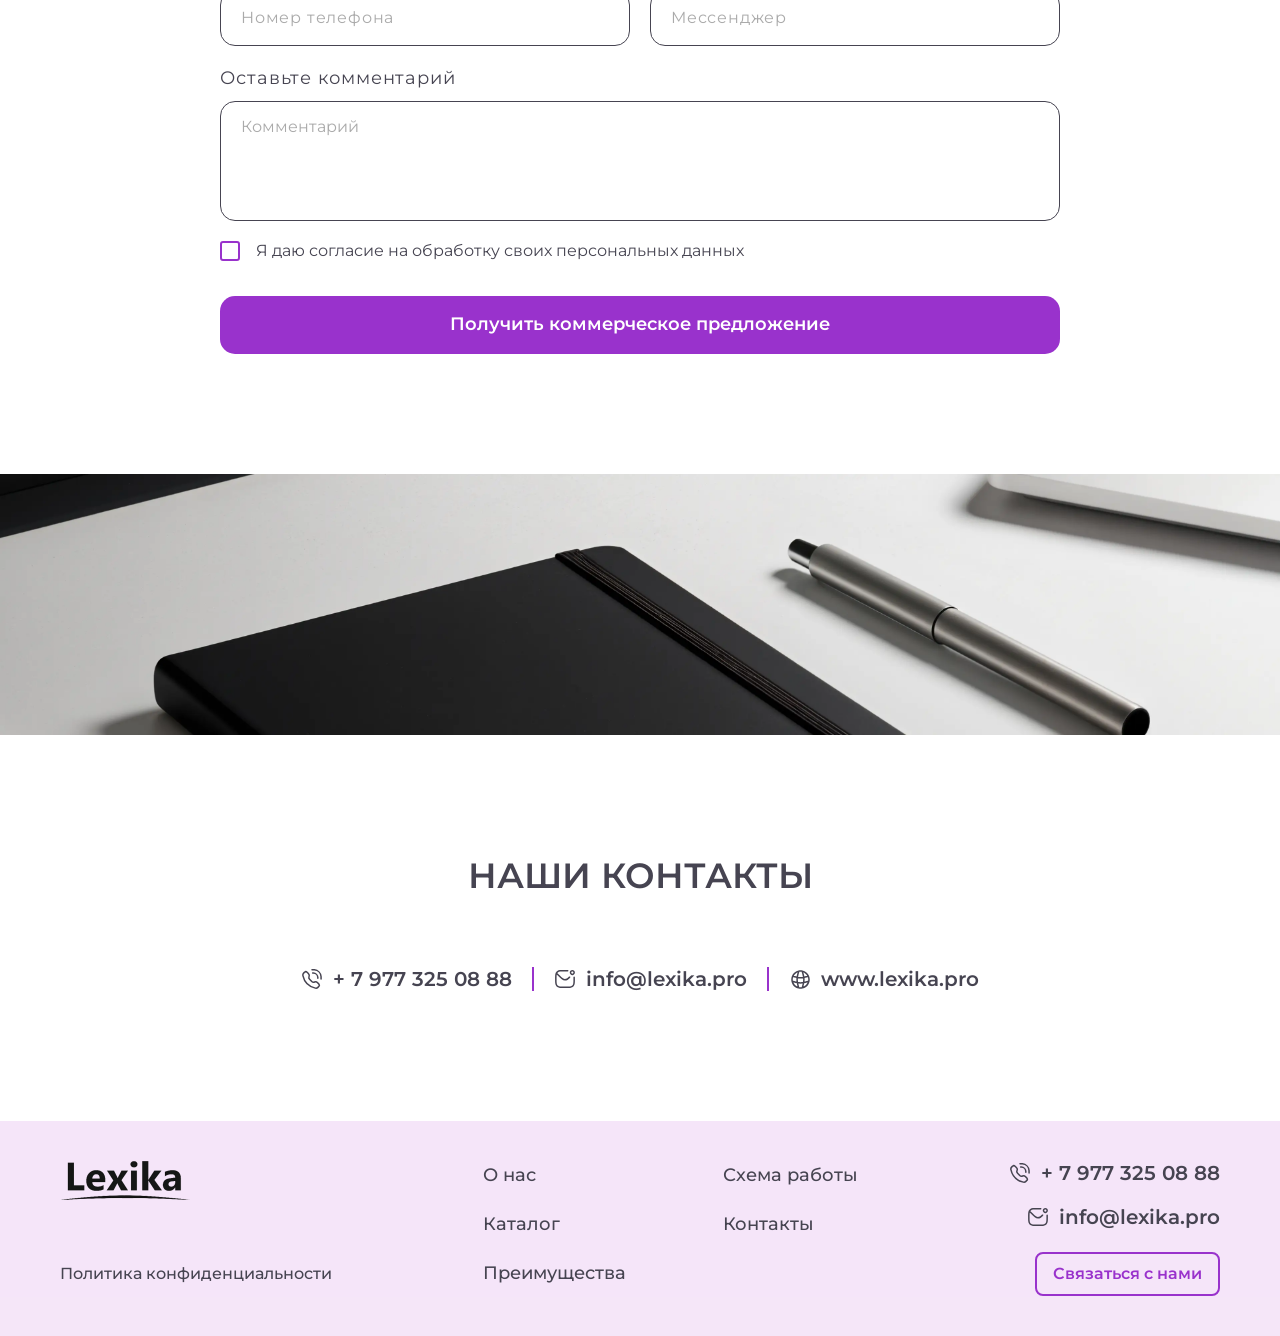
==== commit afd36173: "Update index.html" ====
--- a/index.html
+++ b/index.html
@@ -182,40 +182,40 @@
   </div>
 </section>
 
-<section class="project-section">
-  <div class="container">
-    <h2>Наши проекты</h2>
-    <div class="grid-wrapper">
-      <div class="grid-item">
-        <div class="grid-title">Подарочные наборы <br class="mobile-br"> для конференции</div>
-        <div class="grid-image">
-          <img src="./img/project-img1.webp" alt="">
-        </div>
-      </div>
-      <div class="grid-item">
-        <div class="grid-title">Внутрикорпоративный мерч</div>
-        <div class="grid-image">
-          <img src="./img/project-img2.webp" alt="">
-        </div>
-      </div>
-      <div class="grid-item">
-        <div class="grid-title">Подарки для партнеров</div>
-        <div class="grid-image">
-          <img src="./img/project-img3.webp" alt="">
-        </div>
-      </div>
-      <div class="grid-item">
-        <div class="grid-title">Корпоративные новогодние наборы</div>
-        <div class="grid-image">
-          <img src="./img/project-img4.webp" alt="">
-        </div>
-      </div>
-    </div>
-    <div class="button-wrapper">
-      <a href="#" class="btn btn-purple btn-arrow">Получить скиду на первый заказ</a>
-    </div>
-  </div>
-</section>
+  <section class="project-section">
+    <div class="container">
+      <h2>Наши проекты</h2>
+      <div class="grid-wrapper">
+        <div class="grid-item">
+          <div class="grid-title">Подарочные наборы <br class="br-mobile"> для конференции</div>
+          <div class="grid-image">
+            <img src="./img/project-img1.webp" alt="">
+          </div>
+        </div>
+        <div class="grid-item">
+          <div class="grid-title">Внутрикорпоративный мерч</div>
+          <div class="grid-image">
+            <img src="./img/project-img2.webp" alt="">
+          </div>
+        </div>
+        <div class="grid-item">
+          <div class="grid-title">Подарки для партнеров</div>
+          <div class="grid-image">
+            <img src="./img/project-img3.webp" alt="">
+          </div>
+        </div>
+        <div class="grid-item">
+          <div class="grid-title">Корпоративные новогодние наборы</div>
+          <div class="grid-image">
+            <img src="./img/project-img4.webp" alt="">
+          </div>
+        </div>
+      </div>
+      <div class="button-wrapper">
+        <a href="#" class="btn btn-purple btn-arrow">Получить скиду на первый заказ</a>
+      </div>
+    </div>
+  </section>
 
 <section class="work-section" id="work-section">
   <div class="container">
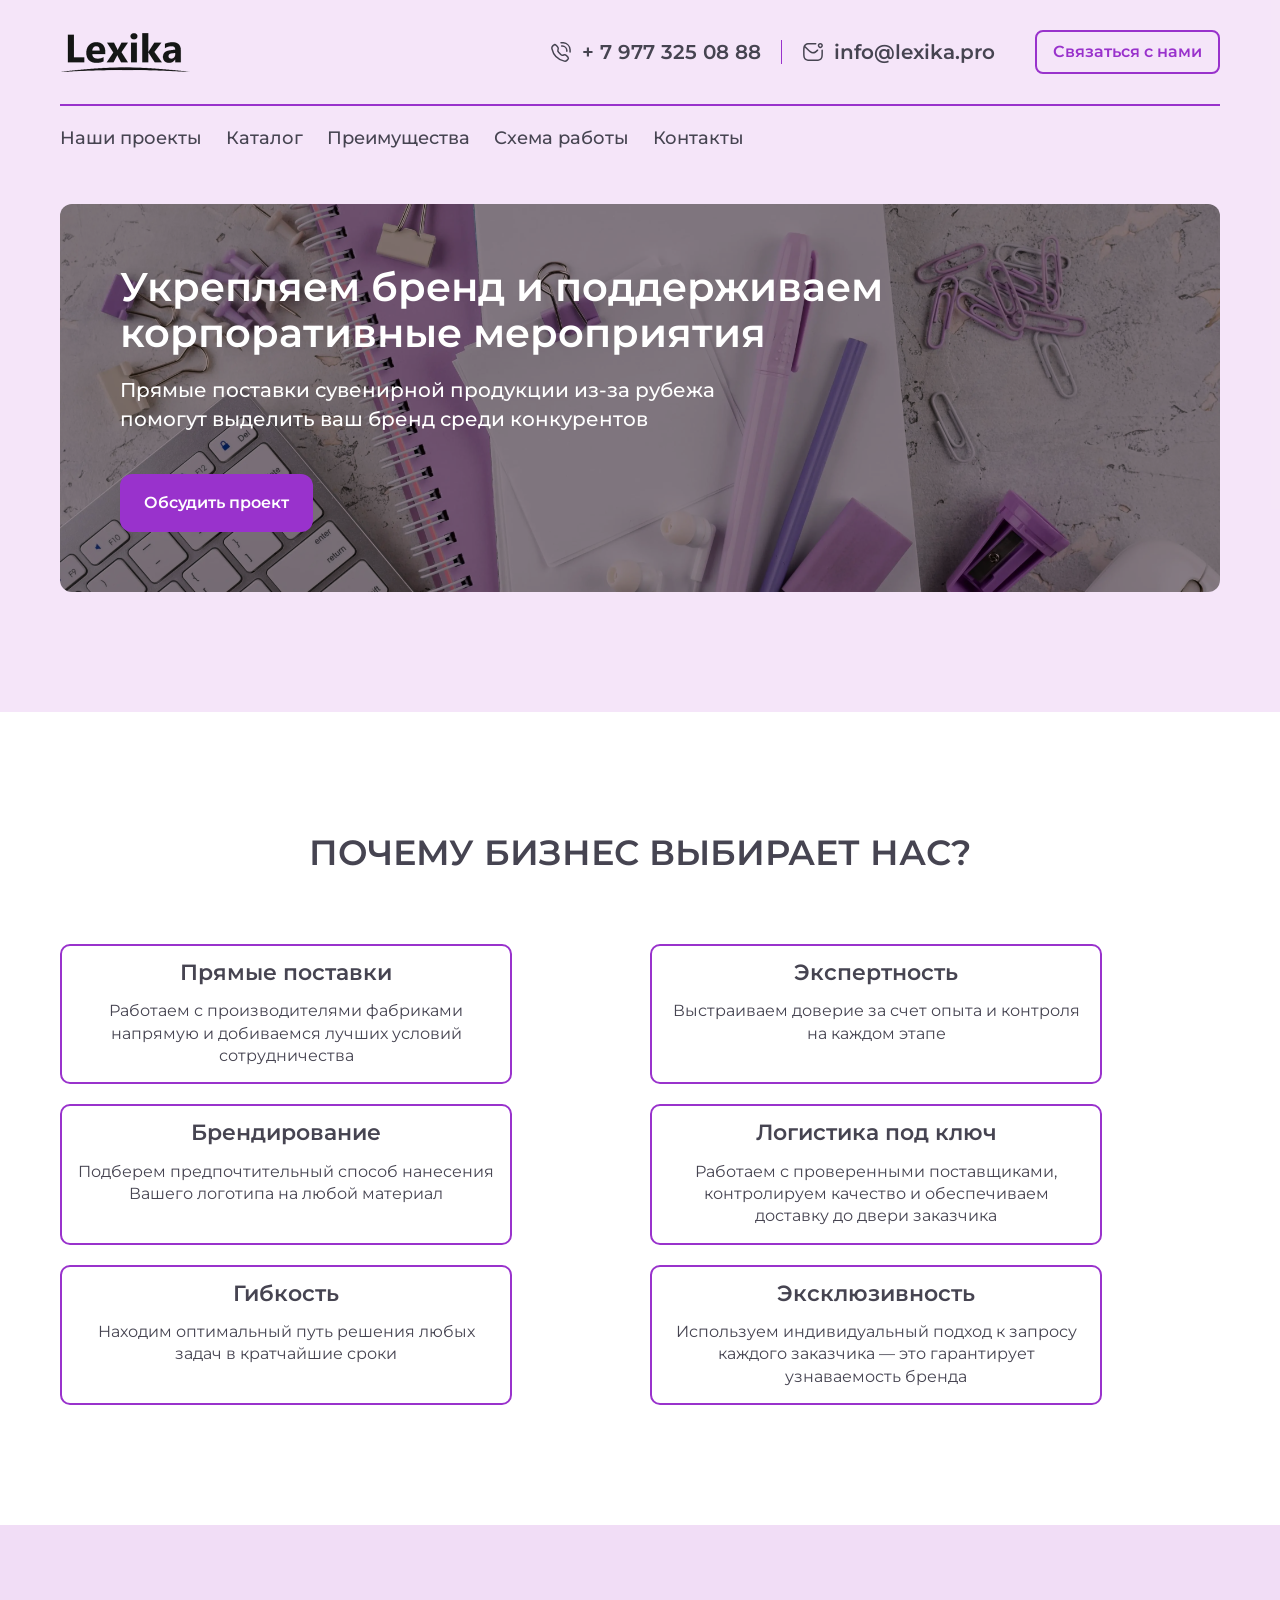
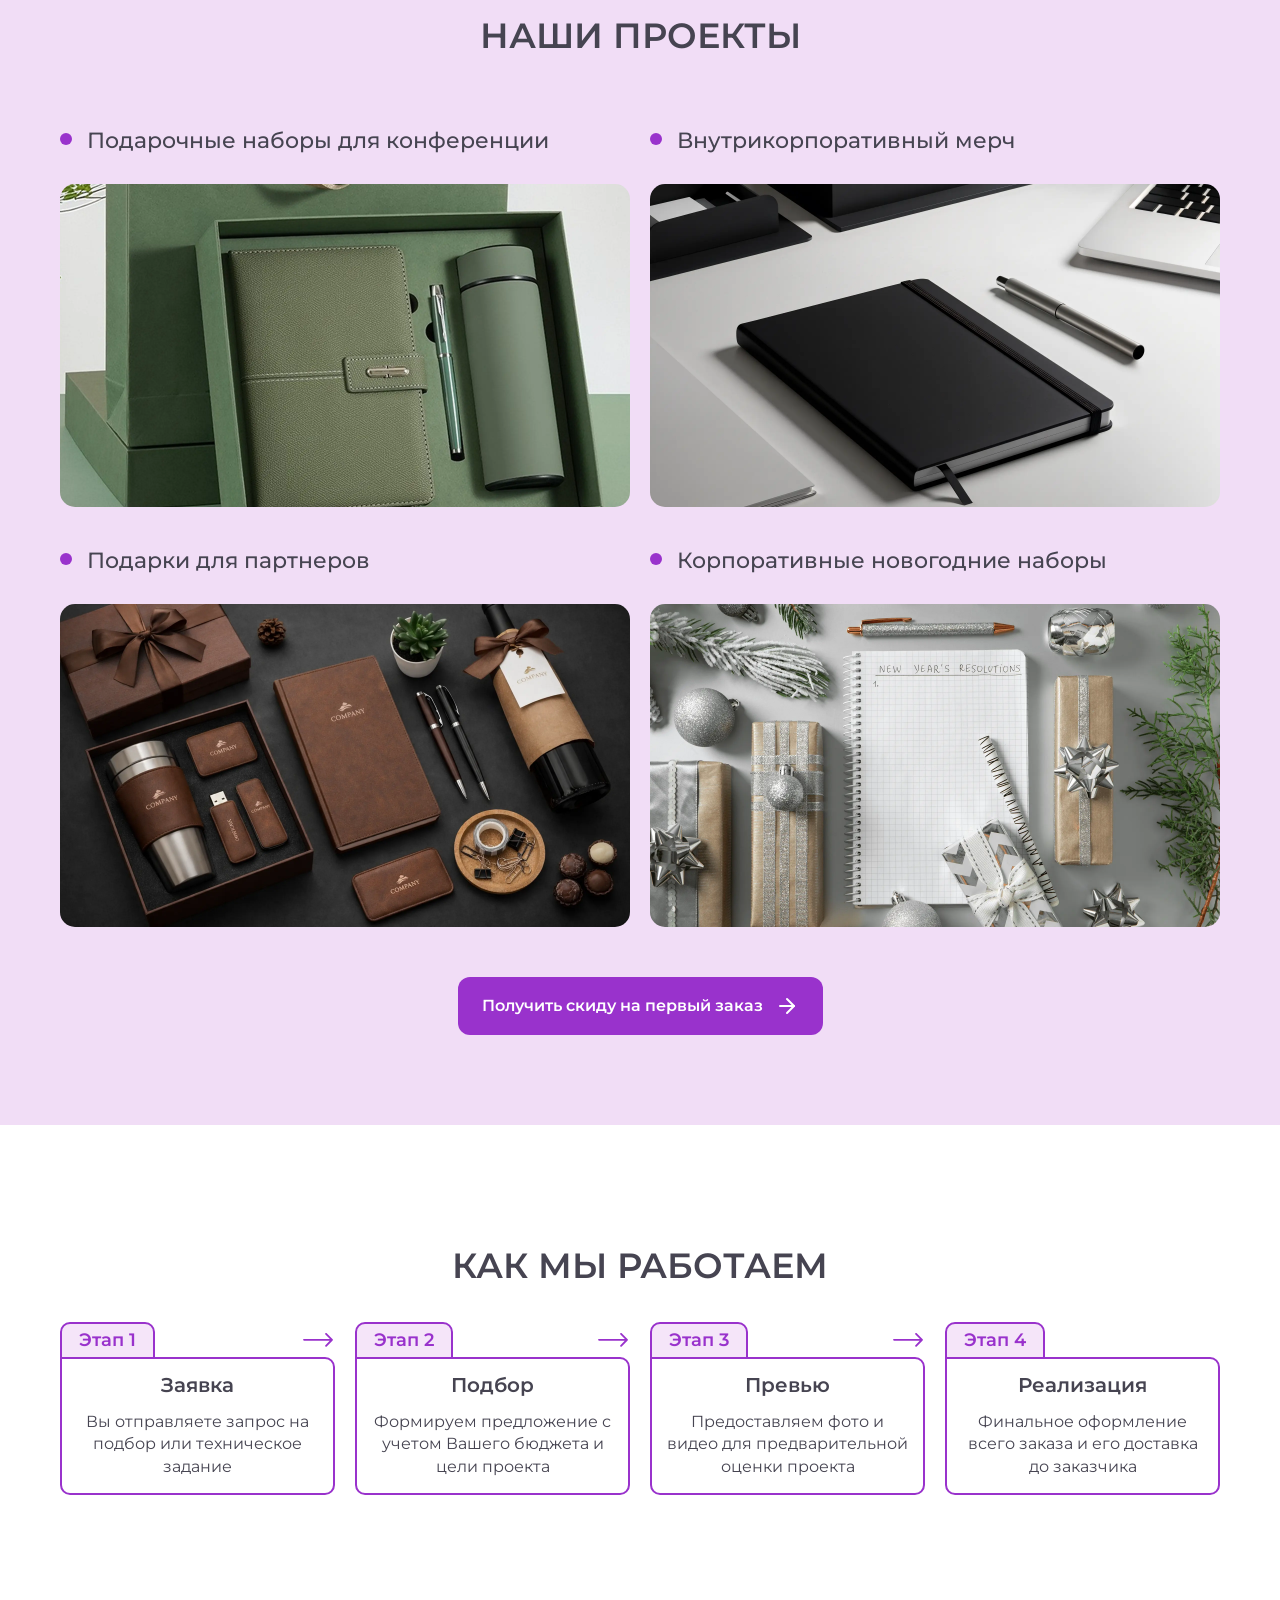
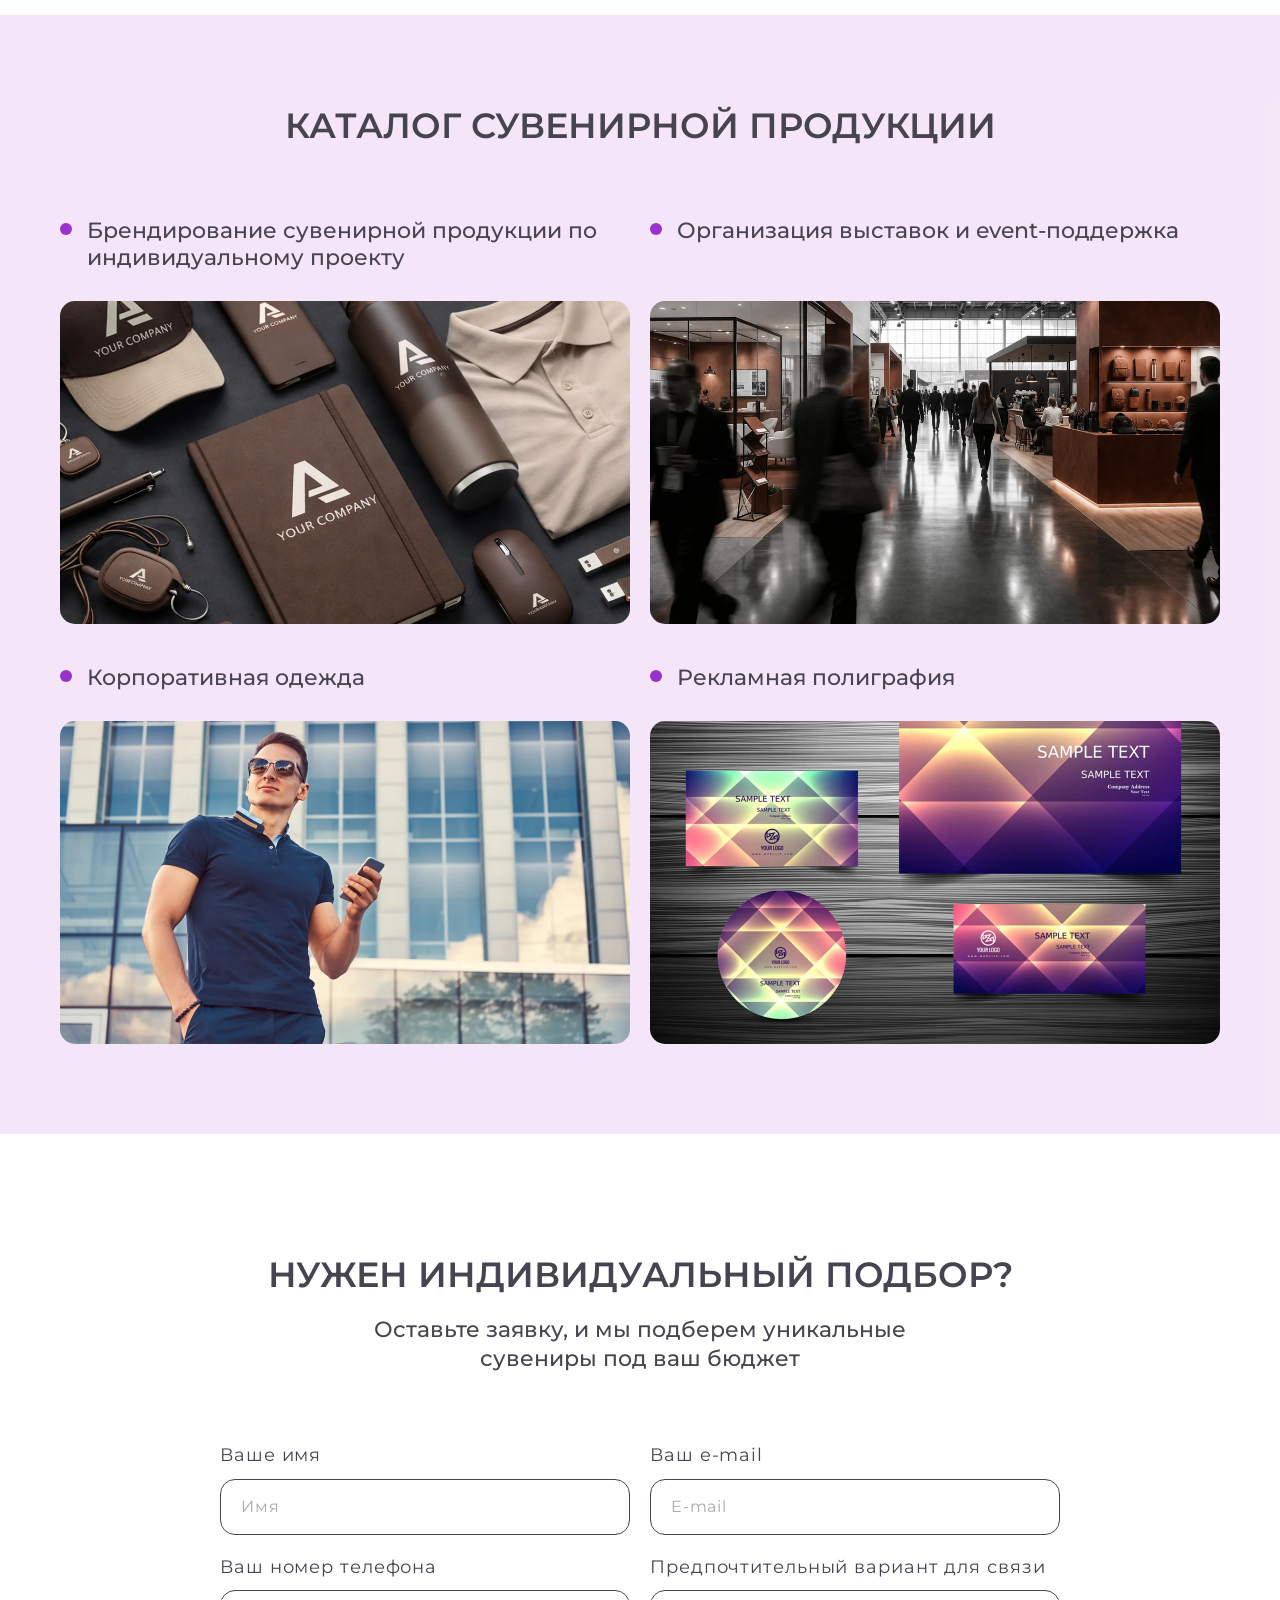
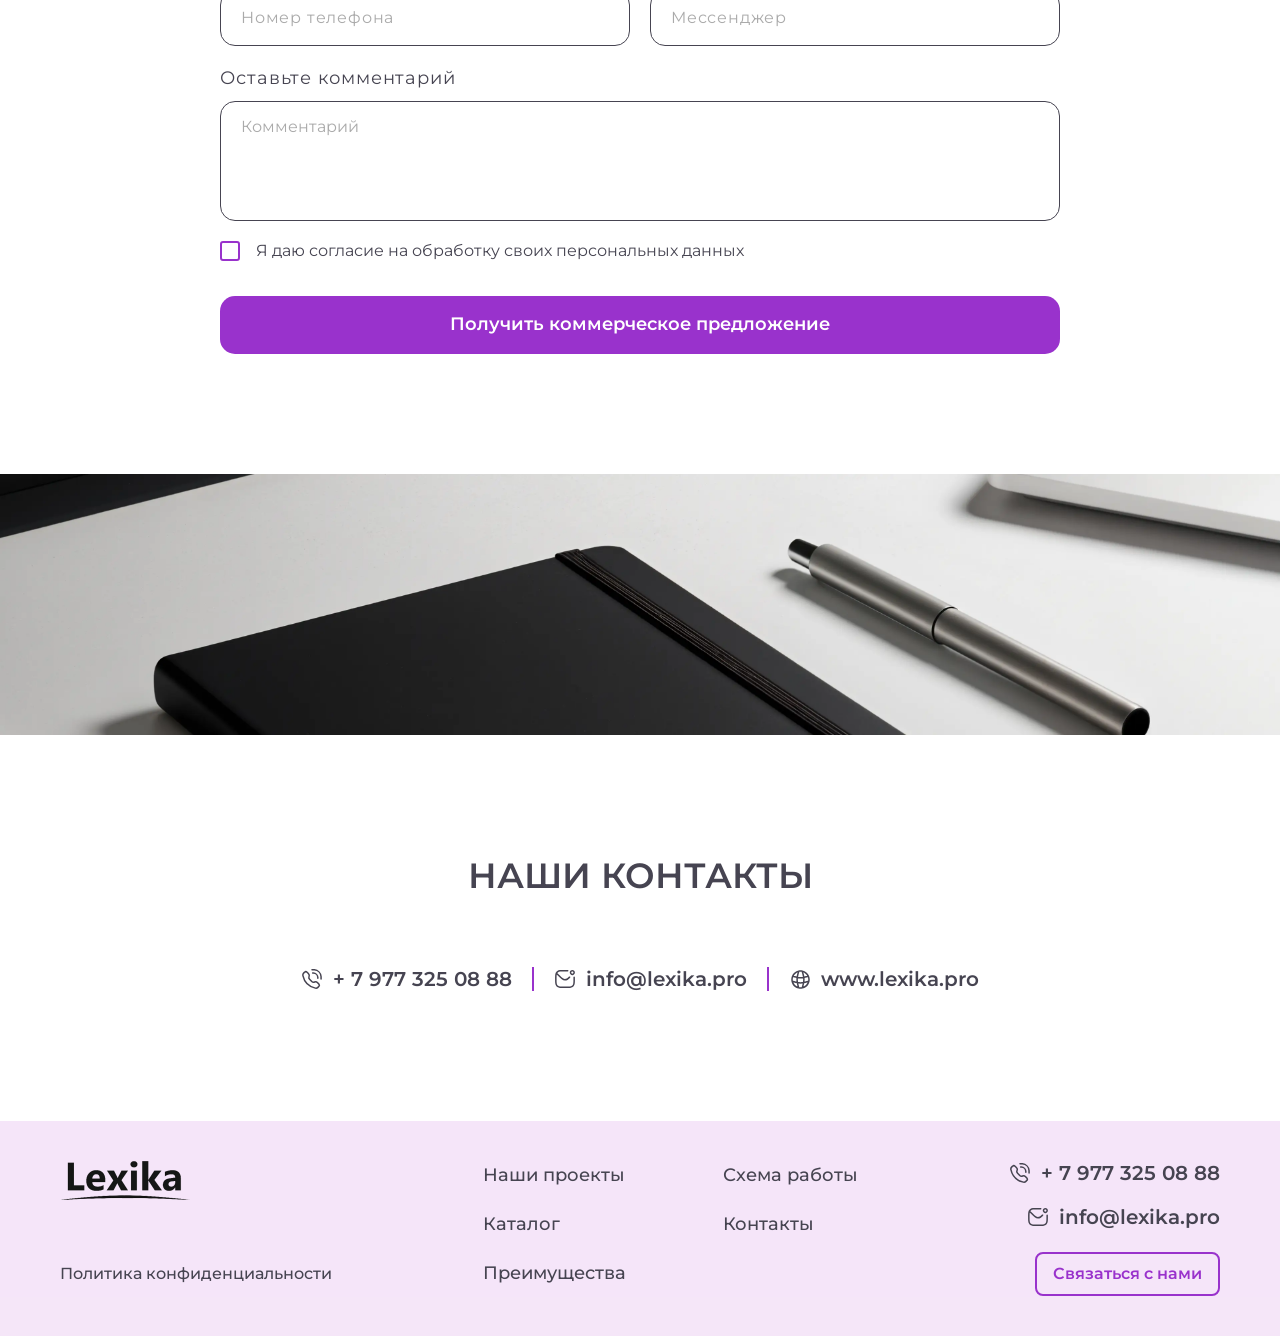
==== commit a06304dd: "upd" ====
--- a/index.html
+++ b/index.html
@@ -47,7 +47,7 @@
       <button type="button" class="close-menu-button"></button>
       <ul class="main-menu">
         <li>
-          <a href="#about-section">О нас</a>
+          <a href="#projects-section">Наши проекты</a>
         </li>
         <li>
           <a href="#catalog-section">Каталог</a>
@@ -79,7 +79,7 @@
 
 
 
-<section class="main-banner" id="about-section">
+<section class="main-banner">
   <div class="container">
     <div class="banner-content" style="background-image: url(./img/main-banner-image.webp)">
       <h1>Укрепляем бренд и поддерживаем корпоративные мероприятия</h1>
@@ -182,40 +182,40 @@
   </div>
 </section>
 
-  <section class="project-section">
-    <div class="container">
-      <h2>Наши проекты</h2>
-      <div class="grid-wrapper">
-        <div class="grid-item">
-          <div class="grid-title">Подарочные наборы <br class="br-mobile"> для конференции</div>
-          <div class="grid-image">
-            <img src="./img/project-img1.webp" alt="">
-          </div>
-        </div>
-        <div class="grid-item">
-          <div class="grid-title">Внутрикорпоративный мерч</div>
-          <div class="grid-image">
-            <img src="./img/project-img2.webp" alt="">
-          </div>
-        </div>
-        <div class="grid-item">
-          <div class="grid-title">Подарки для партнеров</div>
-          <div class="grid-image">
-            <img src="./img/project-img3.webp" alt="">
-          </div>
-        </div>
-        <div class="grid-item">
-          <div class="grid-title">Корпоративные новогодние наборы</div>
-          <div class="grid-image">
-            <img src="./img/project-img4.webp" alt="">
-          </div>
-        </div>
-      </div>
-      <div class="button-wrapper">
-        <a href="#" class="btn btn-purple btn-arrow">Получить скиду на первый заказ</a>
-      </div>
-    </div>
-  </section>
+<section class="project-section" id="projects-section">
+  <div class="container">
+    <h2>Наши проекты</h2>
+    <div class="grid-wrapper">
+      <div class="grid-item">
+        <div class="grid-title">Подарочные наборы <br class="br-mobile"> для конференции</div>
+        <div class="grid-image">
+          <img src="./img/project-img1.webp" alt="">
+        </div>
+      </div>
+      <div class="grid-item">
+        <div class="grid-title">Внутрикорпоративный мерч</div>
+        <div class="grid-image">
+          <img src="./img/project-img2.webp" alt="">
+        </div>
+      </div>
+      <div class="grid-item">
+        <div class="grid-title">Подарки для партнеров</div>
+        <div class="grid-image">
+          <img src="./img/project-img3.webp" alt="">
+        </div>
+      </div>
+      <div class="grid-item">
+        <div class="grid-title">Корпоративные новогодние наборы</div>
+        <div class="grid-image">
+          <img src="./img/project-img4.webp" alt="">
+        </div>
+      </div>
+    </div>
+    <div class="button-wrapper">
+      <a href="#" class="btn btn-purple btn-arrow">Получить скиду на первый заказ</a>
+    </div>
+  </div>
+</section>
 
 <section class="work-section" id="work-section">
   <div class="container">
@@ -359,7 +359,7 @@
           <nav class="footer-nav">
             <ul class="footer-menu">
               <li>
-                <a href="#about-section">О нас</a>
+                <a href="#projects-section">Наши проекты</a>
               </li>
               <li>
                 <a href="#work-section">Схема работы</a>
@@ -385,7 +385,7 @@
         </div>
       </div>
       <div class="footer-policy footer-policy-small-screens">
-        <a href="#">Политика конфиденциальности</a>
+        <a href="page.html">Политика конфиденциальности</a>
       </div>
     </div>
 </footer>
--- a/css/style.min.css
+++ b/css/style.min.css
@@ -1,3 +1,3 @@
-*{box-sizing:border-box}body,h1,h2,h3,h4,p,figure,blockquote,dl,dd{margin:0}ul[role=list],ol[role=list]{list-style:none}html:focus-within{scroll-behavior:smooth}body{min-height:100vh;text-rendering:optimizeSpeed;line-height:1.5}a:not([class]){-webkit-text-decoration-skip:ink;text-decoration-skip-ink:auto}img,picture{max-width:100%;display:block}input,button,textarea,select{font:inherit;box-shadow:none;outline:none}@media(prefers-reduced-motion: reduce){html:focus-within{scroll-behavior:auto}*,*::before,*::after{animation-duration:.01ms !important;animation-iteration-count:1 !important;transition-duration:.01ms !important;scroll-behavior:auto !important}}*{font-family:"Montserrat";color:#464451}a{transition:.3s;text-decoration:none}p{font-weight:400;font-size:18px;line-height:140%;letter-spacing:0;margin-bottom:16px}p:last-child{margin-bottom:0}h1,.h1{font-weight:600;font-size:40px;line-height:115%;letter-spacing:0;margin-bottom:20px}h2,.h2{font-weight:600;font-size:35px;line-height:120%;letter-spacing:0;text-transform:uppercase;margin-bottom:70px;text-align:center;width:100%}.button-wrapper{width:100%;display:flex;justify-content:center;margin-top:50px}.br-mobile{display:none}@media(max-width: 1400px){p{font-size:16px}}@media(max-width: 1024px){h1,.h1{font-size:30px;line-height:110%;margin-bottom:15px}h2,.h2{font-size:25px;margin-bottom:40px;line-height:130%}}@media(max-width: 600px){.br-mobile{display:block}.button-wrapper{margin-top:40px}}.sr-only{position:absolute;width:1px;height:1px;padding:0;margin:-1px;overflow:hidden;clip:rect(0, 0, 0, 0);white-space:nowrap;border:0}body::-webkit-scrollbar{width:6px;background-color:#464451}body::-webkit-scrollbar-thumb{border-radius:20px;background-color:#9932cc}body.admin-bar header{top:20px}main{min-height:70vh}.animate-block{opacity:0;width:100%;transform:translateY(-50px);transition:opacity 1s ease,transform 1s ease}.animate-block.animated{opacity:1;transform:translateY(0)}.logo{display:flex;width:-moz-fit-content;width:fit-content}.logo img{max-width:130px;width:100%;-o-object-fit:contain;object-fit:contain}.contacts-wrapper{display:flex;align-items:center;margin-right:40px}.contacts-wrapper a{font-weight:600;font-size:20px;line-height:24px;letter-spacing:0;display:flex;align-items:center}.contacts-wrapper a:before{content:"";width:22px;height:22px;background-repeat:no-repeat;background-position:center;background-size:contain;margin-right:10px;transition:.3s}.contacts-wrapper a:hover{color:#9932cc}.contacts-wrapper a+a{margin-left:20px;padding-left:20px;border-left:1px solid #9932cc}.contacts-wrapper a.contact-phone:before{background-image:url(../img/icons/header-phone-ico.svg)}.contacts-wrapper a.contact-phone:hover:before{background-image:url(../img/icons/header-phone-ico-hover.svg)}.contacts-wrapper a.contact-mail:before{background-image:url(../img/icons/header-mail-ico.svg)}.contacts-wrapper a.contact-mail:hover:before{background-image:url(../img/icons/header-mail-ico-hover.svg)}.contacts-wrapper a.contact-link:before{background-image:url(../img/icons/contact-link-ico.svg)}.contacts-wrapper a.contact-link:hover:before{background-image:url(../img/icons/contact-link-ico-hover.svg)}.grid-wrapper{display:grid;grid-template-columns:repeat(2, 1fr);grid-gap:40px 20px;width:100%}.grid-wrapper .grid-item{display:flex;flex-direction:column;justify-content:space-between}.grid-wrapper .grid-item .grid-title{font-weight:500;font-size:22px;line-height:normal;letter-spacing:0;margin-bottom:30px;display:flex;width:100%;align-items:flex-start}.grid-wrapper .grid-item .grid-title:before{position:relative;top:6px}.grid-wrapper .grid-item .grid-title:before{content:"";width:12px;height:12px;border-radius:50%;margin-right:15px;background-color:#9932cc;flex:none}.grid-wrapper .grid-item .grid-image img{height:323px;width:100%;-o-object-fit:cover;object-fit:cover;border-radius:15px}@media(max-width: 1024px){.grid-wrapper{grid-template-columns:1fr}.grid-wrapper .grid-item .grid-title{font-size:20px}}@media(max-width: 600px){.logo img{max-width:100px}.contacts-wrapper a{font-size:18px;line-height:110%}.grid-wrapper{grid-gap:30px}.grid-wrapper .grid-item .grid-title{font-size:18px;line-height:130%;margin-bottom:20px}.grid-wrapper .grid-item .grid-title:before{margin-right:8px}.grid-wrapper .grid-item .grid-image img{height:250px}}.container{margin:0 auto;display:flex;flex-wrap:wrap;max-width:1440px;width:100%;padding:0 120px}.container-fluid{max-width:100%;width:100%}.d-flex{display:flex;flex-wrap:wrap}.justify-between{justify-content:space-between}.justify-end{justify-content:flex-end}.flex-column{flex-direction:column}.row{display:flex;margin:0 -10px;width:calc(100% + 20px);flex-wrap:wrap}[class*=col-]{padding:0 10px}.col-lg-1{width:8.33333333%}.col-lg-2{width:16.66666667%}.col-lg-3{width:25%}.col-lg-4{width:33.33333333%}.col-lg-5{width:41.66666667%}.col-lg-6{width:50%}.col-lg-7{width:58.33333333%}.col-lg-8{width:66.66666667%}.col-lg-9{width:75%}.col-lg-10{width:83.33333333%}.col-lg-11{width:91.66666667%}.col-lg-12{width:100%}@media(max-width: 1400px){.container{padding:0 60px}}@media(max-width: 1024px){.row{margin:0 -12px;width:calc(100% + 24px)}[class*=col-]{padding:0 12px}.col-md-1{width:8.33333333%}.col-md-2{width:16.66666667%}.col-md-3{width:25%}.col-md-4{width:33.33333333%}.col-md-5{width:41.66666667%}.col-md-6{width:50%}.col-md-7{width:58.33333333%}.col-md-8{width:66.66666667%}.col-md-9{width:75%}.col-md-10{width:83.33333333%}.col-md-11{width:91.66666667%}.col-md-12{width:100%}.container{padding:0 20px}}@media(max-width: 600px){.col-m-1{width:8.33333333%}.col-m-2{width:16.66666667%}.col-m-3{width:25%}.col-m-4{width:33.33333333%}.col-m-5{width:41.66666667%}.col-m-6{width:50%}.col-m-7{width:58.33333333%}.col-m-8{width:66.66666667%}.col-m-9{width:75%}.col-m-10{width:83.33333333%}.col-m-11{width:91.66666667%}.col-m-12{width:100%}.container{padding:0 16px}}.btn{display:flex;justify-content:center;align-items:center;font-weight:600;font-size:16px;line-height:100%;letter-spacing:0;text-align:center;padding:0 16px;height:44px;width:-moz-fit-content;width:fit-content;max-width:100%;transition:.3s;cursor:pointer}.btn-purple{background-color:#9932cc;color:#fff;height:58px;border-radius:12px;padding:0 24px}.btn-purple:hover{background-color:#b56dd9}.btn-purple:focus{background-color:#c288df}.btn-bordered{background-color:rgba(0,0,0,0);color:#9932cc;border:2px solid #9932cc;border-radius:8px}.btn-bordered:hover{border-color:rgba(153,50,204,.6980392157);color:rgba(153,50,204,.6980392157)}.btn-bordered:focus{border-color:rgba(181,109,217,.8);color:rgba(181,109,217,.8)}.btn-arrow:after{content:"";width:24px;height:24px;background-repeat:no-repeat;background-position:center;background-size:contain;margin-left:12px;background-image:url(../img/icons/button-arrow-ico.svg);transition:.3s}.btn-arrow:hover:after{background-image:url(../img/icons/button-arrow-ico-hover.svg);transform:rotate(45deg)}@media(max-width: 600px){.btn{max-width:100%;width:100%;line-height:120%}.btn-purple{padding:0 16px}.btn-arrow:after{display:none}}.footer-menu{list-style:none;padding:2px 0 0;margin:0;width:100%;display:grid;grid-template-columns:repeat(2, 1fr);grid-gap:24px 80px;max-width:400px}.footer-menu li a{position:relative;font-weight:500;font-size:18px;line-height:24px;letter-spacing:0}.footer-menu li a:after{content:"";width:100%;position:absolute;top:calc(100% + 3px);left:0;background-color:#9932cc;height:2px;opacity:0;transition:.3s}.footer-menu li a:hover{color:#4a4d55}.footer-menu li a:focus{color:#9932cc}.footer-menu li a:focus:after{opacity:1}@media(max-width: 1024px){.footer-menu{grid-gap:20px}}@media(max-width: 600px){.footer-menu{grid-gap:14px 60px;margin-bottom:20px;padding-bottom:30px;border-bottom:2px solid #9932cc}.footer-menu li a{font-size:16px;line-height:130%}}.main-menu{padding:0;display:flex;list-style:none;margin:0;align-items:center}.main-menu li+li{margin-left:24px}.main-menu li a{position:relative;font-weight:500;font-size:18px;line-height:24px;letter-spacing:0}.main-menu li a:after{content:"";width:100%;position:absolute;top:calc(100% + 3px);left:0;background-color:#9932cc;height:2px;opacity:0;transition:.3s}.main-menu li a:hover{color:#4a4d55}.main-menu li a:focus{color:#9932cc}.main-menu li a:focus:after{opacity:1}@media(max-width: 1024px){.main-menu{margin-top:40px;flex-direction:column;align-items:flex-start;margin-bottom:20px;padding-bottom:20px;border-bottom:2px solid #9932cc}.main-menu li{display:flex}.main-menu li+li{margin-left:0;margin-top:15px}}@media(max-width: 600px){.main-menu li+li{margin-top:18px}}form{width:100%;max-width:100%}form br{display:none}form>p{margin:0}form .hidden-fields-container{display:none}form .screen-reader-response{display:none}form .wpcf7-response-output{display:none}form .wpcf7-spinner{display:none}form .wpcf7-not-valid-tip{display:none}form input.wpcf7-not-valid{border:1px solid red !important}form .wpcf7-form-control-wrap{display:flex;width:100%;margin:10px 0 20px}form textarea{resize:none;font-weight:400;font-size:16px;line-height:140%;letter-spacing:0;height:120px;padding:14px 20px;border-radius:15px;width:100%;max-width:100%;border:1px solid #464451}form textarea::-moz-placeholder{color:rgba(85,85,85,.5019607843);font-weight:inherit;letter-spacing:inherit;line-height:inherit;font-family:inherit;font-size:inherit}form textarea::placeholder{color:rgba(85,85,85,.5019607843);font-weight:inherit;letter-spacing:inherit;line-height:inherit;font-family:inherit;font-size:inherit}form input{border:1px solid #464451;border-radius:15px;padding:0 20px;max-width:100%;height:56px;width:100%;font-weight:400;font-size:16px;line-height:140%;letter-spacing:.05em}form input::-moz-placeholder{color:rgba(85,85,85,.5019607843);font-weight:inherit;letter-spacing:inherit;line-height:inherit;font-family:inherit;font-size:inherit}form input::placeholder{color:rgba(85,85,85,.5019607843);font-weight:inherit;letter-spacing:inherit;line-height:inherit;font-family:inherit;font-size:inherit}form label{display:block;width:100%;font-weight:400;font-size:18px;line-height:140%;letter-spacing:.05em}form input[type=submit]{height:58px;transition:.3s;cursor:pointer;padding:0 20px;background-color:#9932cc;color:#fff;font-weight:600;font-size:18px;line-height:120%;letter-spacing:0;margin-top:15px;border:none}form input[type=submit]:hover{background-color:#b56dd9}form input[type=submit]:focus{background-color:#c288df}.wpcf7-acceptance input[type=checkbox]{position:absolute;opacity:0;width:0;height:0;margin:0;padding:0}.wpcf7-list-item-label{display:flex;align-items:center;width:100%;position:relative;cursor:pointer}.wpcf7-acceptance .wpcf7-list-item{display:flex;align-items:center;cursor:pointer;padding-left:16px}.wpcf7-acceptance .wpcf7-list-item label{font-weight:400;font-size:16px;line-height:120%;letter-spacing:0}.wpcf7-acceptance .wpcf7-list-item-label::before{content:"";display:inline-block;flex:none;width:16px;height:16px;border:2px solid #9932cc;border-radius:3px;background-color:rgba(0,0,0,0);transition:.3s;position:relative;left:-16px}.wpcf7-acceptance input[type=checkbox]:checked+.wpcf7-list-item-label::before{background-color:#9932cc}.wpcf7-acceptance input[type=checkbox]:checked+.wpcf7-list-item-label::after{content:"";position:absolute;left:-16px;width:20px;height:20px;background-repeat:no-repeat;background-position:center;background-size:12px;background-image:url(../img/icons/checkbox-checked.svg);z-index:1}.wpcf7 .screen-reader-response{display:none}@media(max-width: 600px){form label{font-size:16px;letter-spacing:0}form input{letter-spacing:0;font-size:14px;padding:0 15px}form textarea{padding:14px 20px}form input[type=submit]{white-space:wrap;margin-top:20px}.wpcf7-acceptance .wpcf7-list-item label{font-size:14px;letter-spacing:.05em}}.main-banner{padding:204px 0 120px;background-color:rgba(186,85,211,.1490196078)}.main-banner .banner-content{background-repeat:no-repeat;background-position:center;background-size:cover;padding:60px;border-radius:12px;background-blend-mode:multiply;background-color:rgba(72,54,66,.6)}.main-banner .banner-content h1{color:#fff}.main-banner .banner-content .description{width:100%;margin-bottom:40px}.main-banner .banner-content .description p{font-weight:500;font-size:20px;line-height:145%;letter-spacing:0;color:#fff;max-width:620px;width:100%}.advantages-section{padding:207px 0 170px;background-repeat:no-repeat;background-position:center;background-size:650px 650px;background-image:url(../img/advantages-back.svg)}.advantages-section .container{position:relative}.advantages-section h2{max-width:328px;position:absolute;left:calc(50% - 164px);top:calc(50% - 84px)}.advantages-section .small-pc-screens{display:none}.advantages-section .row .col-lg-5:nth-of-type(3){display:flex;flex-direction:column;align-items:flex-end}.advantages-section .row .col-lg-5 .advantage-card:nth-of-type(2){max-width:390px}.advantages-section .advantage-card{margin-bottom:76px;border-radius:10px;border:2px solid #9932cc;padding:15px;max-width:452px;width:100%;background-color:#fff}.advantages-section .advantage-card .card-title{width:100%;margin-bottom:15px;font-weight:600;font-size:22px;line-height:110%;letter-spacing:0;text-align:center}.advantages-section .advantage-card .card-description p{width:100%;text-align:center}.project-section{padding:90px 0;background-color:rgba(186,85,211,.2)}.work-section{padding:120px 0 100px}.work-section .step-cards-wrapper{counter-reset:step-counter;width:100%;display:grid;grid-template-columns:repeat(4, 1fr);grid-gap:20px}.work-section .step-card{padding:15px 13px;width:100%;border-radius:0 10px 10px 10px;border:2px solid #9932cc;position:relative;counter-increment:step-counter;height:calc(100% - 20px);margin-bottom:20px}.work-section .step-card:after{content:"";width:30px;height:30px;background-repeat:no-repeat;background-position:center;background-size:contain;background-image:url(../img/icons/step-arrow-ico.svg);position:absolute;right:0;top:-34px}.work-section .step-card .card-step-num{font-weight:600;font-size:18px;line-height:140%;letter-spacing:0;color:#9932cc;height:37px;padding:0 17px;width:-moz-fit-content;width:fit-content;border-radius:10px 10px 0 0;border:2px solid #9932cc;position:absolute;top:-37px;left:-2px;background-color:rgba(186,85,211,.1490196078);display:flex;align-items:center;justify-content:center}.work-section .step-card .card-step-num:after{content:counter(step-counter);margin-left:5px}.work-section .step-card .card-title{font-weight:600;font-size:22px;line-height:110%;letter-spacing:0;text-align:center;margin-bottom:15px;width:100%}.work-section .step-card .card-description{width:100%}.work-section .step-card .card-description p{text-align:center}.work-section .step-card:nth-of-type(1){width:285px}.work-section .step-card:nth-of-type(2){width:285px}.work-section .step-card:nth-of-type(3){width:302px}.work-section .step-card:nth-of-type(4){width:268px}.work-section .step-card:last-of-type:after{display:none}.catalog-section{padding:90px 0;background-color:rgba(186,85,211,.1490196078)}.callback-section{padding:120px 0}.callback-section h2{margin-bottom:20px}.callback-section .description{width:100%;margin-bottom:70px}.callback-section .description p{font-weight:500;font-size:22px;line-height:130%;text-align:center;max-width:568px;margin:0 auto;width:100%}.callback-section .form-wrapper{width:100%}.callback-section .form-wrapper form{max-width:840px;width:100%;margin:0 auto}.callback-section .form-wrapper form>p{display:flex;flex-wrap:wrap;width:100%;justify-content:space-between}.callback-section .form-wrapper form>p label{width:100%}.callback-section .form-wrapper form>p label:nth-of-type(1),.callback-section .form-wrapper form>p label:nth-of-type(2),.callback-section .form-wrapper form>p label:nth-of-type(3),.callback-section .form-wrapper form>p label:nth-of-type(4){max-width:calc(50% - 10px)}.callback-section .form-wrapper form>p label:nth-of-type(5) .wpcf7-form-control-wrap{margin-bottom:10px}.callback-section .form-wrapper form>p .wpcf7-acceptance .wpcf7-list-item label:nth-of-type(1){max-width:100%}.image-full-section{margin-bottom:120px}.image-full-section .image-wrapper{height:261px;width:100%}.image-full-section .image-wrapper img{height:inherit;width:100%;-o-object-fit:cover;object-fit:cover}.image-full-section .image-wrapper-mobile{display:none}.contacts-section{padding-bottom:130px}.contacts-section .contacts-wrapper{width:100%;margin-right:0;justify-content:center}.contacts-section .contacts-wrapper a+a{border-width:2px}@media(max-width: 1370px){.advantages-section{background:none}.advantages-section h2{position:static;text-align:center;max-width:initial;min-width:initial}.advantages-section .row .col-lg-2{width:100%;order:-1}.advantages-section .row .col-lg-5{width:50%}}@media(max-width: 1400px){.advantages-section{padding:120px 0}.advantages-section .row-large-pc{display:none}.advantages-section .small-pc-screens{display:grid;grid-template-columns:repeat(2, 1fr);grid-gap:20px;width:100%}.advantages-section .advantage-card{margin-bottom:0}.work-section .step-card .card-title{font-size:20px}.work-section .step-card:nth-of-type(1){width:100%}.work-section .step-card:nth-of-type(2){width:100%}.work-section .step-card:nth-of-type(3){width:100%}.work-section .step-card:nth-of-type(4){width:100%}}@media(max-width: 1024px){.main-banner{padding:120px 0 80px}.main-banner .banner-content{padding:30px}.main-banner .banner-content .description p{font-size:18px}.advantages-section .advantage-card{max-width:100%}.advantages-section .advantage-card .card-title{font-size:20px}.advantages-section .small-pc-screens{grid-template-columns:1fr}.work-section{padding:80px 0 60px}.work-section h2{margin-bottom:77px}.work-section .step-cards-wrapper{grid-template-columns:repeat(2, 1fr)}.work-section .step-card:after{display:none}.callback-section{padding:80px 0}.callback-section .description{margin-bottom:40px}.callback-section .description p{font-size:18px}.callback-section .form-wrapper form>p label:nth-of-type(1),.callback-section .form-wrapper form>p label:nth-of-type(2),.callback-section .form-wrapper form>p label:nth-of-type(3),.callback-section .form-wrapper form>p label:nth-of-type(4){max-width:100%}.image-full-section{margin-bottom:80px}.contacts-section{padding:0 0 80px}.contacts-section .contacts-wrapper{flex-direction:column}.contacts-section .contacts-wrapper a+a{margin-left:0;border-left:0;margin-top:20px;padding-left:0}}@media(max-width: 600px){.main-banner{padding:114px 0 70px}.main-banner .banner-content{padding:60px 16px}.main-banner .banner-content .description p{font-size:16px;line-height:130%}.advantages-section{padding:70px 0}.advantages-section .advantage-card{padding:10px}.advantages-section .advantage-card .card-title{font-size:18px;margin-bottom:8px;line-height:110%}.project-section{padding:70px 0}.work-section{padding:70px 0}.work-section .step-cards-wrapper{grid-template-columns:1fr;grid-gap:54px}.work-section .step-card{height:initial;margin-bottom:0;border-radius:0 0 10px 10px;padding:12px 10px}.work-section .step-card .card-step-num{height:34px;top:-34px;width:calc(100% + 4px);font-size:16px}.work-section .step-card .card-title{margin-bottom:10px;font-size:18px}.catalog-section{padding:70px 0}.image-full-section{margin-bottom:70px}.image-full-section .image-wrapper{height:216px}.image-full-section .image-wrapper-pc{display:none}.image-full-section .image-wrapper-mobile{display:block}}.footer{background-color:rgba(186,85,211,.1490196078);padding:40px 0}.footer .footer-row{display:flex;width:100%}.footer .footer-row .footer-column{display:flex;flex-direction:column}.footer .footer-row .footer-column:nth-of-type(1){width:25%;display:flex}.footer .footer-row .footer-column:nth-of-type(2){width:50%;padding-left:75px}.footer .footer-row .footer-column:nth-of-type(3){width:25%;align-items:flex-end}.footer .contacts-wrapper{flex-direction:column;margin-right:0;margin-bottom:23px}.footer .contacts-wrapper a+a{margin-left:auto;padding-left:0;border-left:0;margin-top:20px}.footer .footer-policy{width:100%;margin-top:62px}.footer .footer-policy a{font-weight:500;font-size:16px;line-height:24px;letter-spacing:0}.footer .footer-policy a:hover{color:#9932cc}.footer .footer-policy-small-screens{display:none}@media(max-width: 1400px){.footer .footer-row .footer-column:nth-of-type(1){width:30%}.footer .footer-row .footer-column:nth-of-type(2){width:45%}.footer .footer-row .footer-column:nth-of-type(3){width:25%}}@media(max-width: 1024px){.footer .footer-row{flex-wrap:wrap}.footer .footer-row .footer-column:nth-of-type(1){width:100%;align-items:center;margin-bottom:30px}.footer .footer-row .footer-column:nth-of-type(2){width:50%;padding-left:0}.footer .footer-row .footer-column:nth-of-type(3){width:50%}.footer .footer-policy-pc{display:none}.footer .footer-policy-small-screens{display:flex;margin-top:40px}}@media(max-width: 600px){.footer{padding:30px 0}.footer .footer-row .footer-column:nth-of-type(2){width:100%}.footer .footer-row .footer-column:nth-of-type(3){width:100%}.footer .contacts-wrapper{flex-direction:row;justify-content:space-between;width:100%;margin-bottom:20px}.footer .contacts-wrapper a+a{margin-top:0;margin-left:20px}.footer .contacts-wrapper a:before{display:none}.footer .footer-policy-small-screens{margin-top:20px;justify-content:center}}@media(max-width: 370px){.footer .contacts-wrapper{flex-direction:column}.footer .contacts-wrapper a+a{margin-left:0;margin-top:20px}}.header{position:absolute;top:0;left:0;width:100%;z-index:999;background-color:rgba(0,0,0,0);padding:30px 0;transition:.3s}.header .header-nav{margin-top:30px;padding-top:20px;border-top:2px solid #9932cc;width:100%}.header .header-top{display:flex;width:100%;justify-content:space-between;align-items:center;transition:.3s}.header .header-top .header-meta{display:flex;align-items:center}.header .header-top .header-meta .contacts-wrapper{display:flex}.header .mobile-logo{display:none}.header .close-menu-button{display:none}.header .mobile-menu-button{display:none}.header .mobile-meta{display:none}@media(max-width: 1024px){.header{padding:20px 0}.header .header-top .header-meta{display:none}.header .mobile-logo{display:flex}.header .mobile-menu-button{display:flex;width:40px;align-items:flex-end;justify-content:center;flex-direction:column;background-color:rgba(0,0,0,0);border:none;padding:0;z-index:9;transition:.3s}.header .mobile-menu-button .line{display:block;width:100%;height:2px;background-color:#9932cc}.header .mobile-menu-button .line:nth-of-type(2){margin:9px 0}.header .close-menu-button{display:flex;background-color:rgba(0,0,0,0);padding:0;border:none;background-repeat:no-repeat;background-position:center;background-size:contain;width:18px;height:18px;background-image:url(../img/icons/close-menu-button.svg);right:20px;top:35px;position:absolute}.header .header-nav{margin-top:0;border:none;position:fixed;top:0;right:0;max-width:100%;width:100%;transition:.3s;background-color:#f1ddf6;opacity:0;visibility:hidden;overflow:auto;pointer-events:none;height:100%;padding:20px 20px 30px;z-index:999}.header .header-nav.show{opacity:1;visibility:visible;pointer-events:auto}.header .mobile-meta{display:flex;flex-direction:column}.header .mobile-contacts{margin-bottom:20px;margin-right:0}.header .mobile-contacts a:before{display:none}.header .mobile-contacts a+a{margin-left:30px;padding-left:0;border:none}}@media(max-width: 600px){.header .header-nav{padding:20px 16px 30px}}@media(max-width: 370px){.header .mobile-contacts{flex-direction:column}.header .mobile-contacts a+a{margin-left:0;margin-top:20px}.header .close-menu-button{top:25px;right:16px}}
+*{box-sizing:border-box}body,h1,h2,h3,h4,p,figure,blockquote,dl,dd{margin:0}ul[role=list],ol[role=list]{list-style:none}html:focus-within{scroll-behavior:smooth}body{min-height:100vh;text-rendering:optimizeSpeed;line-height:1.5}a:not([class]){-webkit-text-decoration-skip:ink;text-decoration-skip-ink:auto}img,picture{max-width:100%;display:block}input,button,textarea,select{font:inherit;box-shadow:none;outline:none}@media(prefers-reduced-motion: reduce){html:focus-within{scroll-behavior:auto}*,*::before,*::after{animation-duration:.01ms !important;animation-iteration-count:1 !important;transition-duration:.01ms !important;scroll-behavior:auto !important}}*{font-family:"Montserrat";color:#464451}a{transition:.3s;text-decoration:none}p{font-weight:400;font-size:18px;line-height:140%;letter-spacing:0;margin-bottom:16px}p:last-child{margin-bottom:0}h1,.h1{font-weight:600;font-size:40px;line-height:115%;letter-spacing:0;margin-bottom:20px}h2,.h2{font-weight:600;font-size:35px;line-height:120%;letter-spacing:0;text-transform:uppercase;margin-bottom:70px;text-align:center;width:100%}h3,.h3{font-weight:600;font-size:25px;line-height:120%;letter-spacing:0;text-transform:uppercase;margin-bottom:20px;text-align:center;width:100%}ul,ol{width:100%;padding-left:20px}.button-wrapper{width:100%;display:flex;justify-content:center;margin-top:50px}.br-mobile{display:none}@media(max-width: 1400px){p{font-size:16px}}@media(max-width: 1024px){h1,.h1{font-size:30px;line-height:110%;margin-bottom:15px}h2,.h2{font-size:25px;margin-bottom:40px;line-height:130%}h3,.h3{font-weight:600;font-size:20px;line-height:120%;letter-spacing:0;text-transform:uppercase;margin-bottom:20px;text-align:center;width:100%}}@media(max-width: 600px){.br-mobile{display:block}.button-wrapper{margin-top:40px}}.sr-only{position:absolute;width:1px;height:1px;padding:0;margin:-1px;overflow:hidden;clip:rect(0, 0, 0, 0);white-space:nowrap;border:0}body::-webkit-scrollbar{width:6px;background-color:#464451}body::-webkit-scrollbar-thumb{border-radius:20px;background-color:#9932cc}body.admin-bar header{top:20px}main{min-height:70vh}.animate-block{opacity:0;width:100%;transform:translateY(-50px);transition:opacity 1s ease,transform 1s ease}.animate-block.animated{opacity:1;transform:translateY(0)}.logo{display:flex;width:-moz-fit-content;width:fit-content}.logo img{max-width:130px;width:100%;-o-object-fit:contain;object-fit:contain}.contacts-wrapper{display:flex;align-items:center;margin-right:40px}.contacts-wrapper a{font-weight:600;font-size:20px;line-height:24px;letter-spacing:0;display:flex;align-items:center}.contacts-wrapper a:before{content:"";width:22px;height:22px;background-repeat:no-repeat;background-position:center;background-size:contain;margin-right:10px;transition:.3s}.contacts-wrapper a:hover{color:#9932cc}.contacts-wrapper a+a{margin-left:20px;padding-left:20px;border-left:1px solid #9932cc}.contacts-wrapper a.contact-phone:before{background-image:url(../img/icons/header-phone-ico.svg)}.contacts-wrapper a.contact-phone:hover:before{background-image:url(../img/icons/header-phone-ico-hover.svg)}.contacts-wrapper a.contact-mail:before{background-image:url(../img/icons/header-mail-ico.svg)}.contacts-wrapper a.contact-mail:hover:before{background-image:url(../img/icons/header-mail-ico-hover.svg)}.contacts-wrapper a.contact-link:before{background-image:url(../img/icons/contact-link-ico.svg)}.contacts-wrapper a.contact-link:hover:before{background-image:url(../img/icons/contact-link-ico-hover.svg)}.grid-wrapper{display:grid;grid-template-columns:repeat(2, 1fr);grid-gap:40px 20px;width:100%}.grid-wrapper .grid-item{display:flex;flex-direction:column;justify-content:space-between}.grid-wrapper .grid-item .grid-title{font-weight:500;font-size:22px;line-height:normal;letter-spacing:0;margin-bottom:30px;display:flex;width:100%;align-items:flex-start}.grid-wrapper .grid-item .grid-title:before{position:relative;top:6px}.grid-wrapper .grid-item .grid-title:before{content:"";width:12px;height:12px;border-radius:50%;margin-right:15px;background-color:#9932cc;flex:none}.grid-wrapper .grid-item .grid-image img{height:323px;width:100%;-o-object-fit:cover;object-fit:cover;border-radius:15px}@media(max-width: 1024px){.grid-wrapper{grid-template-columns:1fr}.grid-wrapper .grid-item .grid-title{font-size:20px}}@media(max-width: 600px){.logo img{max-width:100px}.contacts-wrapper a{font-size:18px;line-height:110%}.grid-wrapper{grid-gap:30px}.grid-wrapper .grid-item .grid-title{font-size:18px;line-height:130%;margin-bottom:20px}.grid-wrapper .grid-item .grid-title:before{width:10px;height:10px;margin-right:8px}.grid-wrapper .grid-item .grid-image img{height:250px}}.container{margin:0 auto;display:flex;flex-wrap:wrap;max-width:1440px;width:100%;padding:0 120px}.container-fluid{max-width:100%;width:100%}.d-flex{display:flex;flex-wrap:wrap}.justify-between{justify-content:space-between}.justify-end{justify-content:flex-end}.flex-column{flex-direction:column}.row{display:flex;margin:0 -10px;width:calc(100% + 20px);flex-wrap:wrap}[class*=col-]{padding:0 10px}.col-lg-1{width:8.33333333%}.col-lg-2{width:16.66666667%}.col-lg-3{width:25%}.col-lg-4{width:33.33333333%}.col-lg-5{width:41.66666667%}.col-lg-6{width:50%}.col-lg-7{width:58.33333333%}.col-lg-8{width:66.66666667%}.col-lg-9{width:75%}.col-lg-10{width:83.33333333%}.col-lg-11{width:91.66666667%}.col-lg-12{width:100%}@media(max-width: 1400px){.container{padding:0 60px}}@media(max-width: 1024px){.row{margin:0 -12px;width:calc(100% + 24px)}[class*=col-]{padding:0 12px}.col-md-1{width:8.33333333%}.col-md-2{width:16.66666667%}.col-md-3{width:25%}.col-md-4{width:33.33333333%}.col-md-5{width:41.66666667%}.col-md-6{width:50%}.col-md-7{width:58.33333333%}.col-md-8{width:66.66666667%}.col-md-9{width:75%}.col-md-10{width:83.33333333%}.col-md-11{width:91.66666667%}.col-md-12{width:100%}.container{padding:0 20px}}@media(max-width: 600px){.col-m-1{width:8.33333333%}.col-m-2{width:16.66666667%}.col-m-3{width:25%}.col-m-4{width:33.33333333%}.col-m-5{width:41.66666667%}.col-m-6{width:50%}.col-m-7{width:58.33333333%}.col-m-8{width:66.66666667%}.col-m-9{width:75%}.col-m-10{width:83.33333333%}.col-m-11{width:91.66666667%}.col-m-12{width:100%}.container{padding:0 16px}}.btn{display:flex;justify-content:center;align-items:center;font-weight:600;font-size:16px;line-height:100%;letter-spacing:0;text-align:center;padding:0 16px;height:44px;width:-moz-fit-content;width:fit-content;max-width:100%;transition:.3s;cursor:pointer}.btn-purple{background-color:#9932cc;color:#fff;height:58px;border-radius:12px;padding:0 24px}.btn-purple:hover{background-color:#b56dd9}.btn-purple:focus{background-color:#c288df}.btn-bordered{background-color:rgba(0,0,0,0);color:#9932cc;border:2px solid #9932cc;border-radius:8px}.btn-bordered:hover{border-color:rgba(153,50,204,.6980392157);color:rgba(153,50,204,.6980392157)}.btn-bordered:focus{border-color:rgba(181,109,217,.8);color:rgba(181,109,217,.8)}.btn-arrow:after{content:"";width:24px;height:24px;background-repeat:no-repeat;background-position:center;background-size:contain;margin-left:12px;background-image:url(../img/icons/button-arrow-ico.svg);transition:.3s}.btn-arrow:hover:after{background-image:url(../img/icons/button-arrow-ico-hover.svg);transform:rotate(45deg)}@media(max-width: 600px){.btn{max-width:100%;width:100%;line-height:120%}.btn-purple{padding:0 16px}.btn-arrow:after{display:none}}.footer-menu{list-style:none;padding:2px 0 0;margin:0;width:100%;display:grid;grid-template-columns:repeat(2, 1fr);grid-gap:24px 80px;max-width:400px}.footer-menu li a{position:relative;font-weight:500;font-size:18px;line-height:24px;letter-spacing:0}.footer-menu li a:after{content:"";width:100%;position:absolute;top:calc(100% + 3px);left:0;background-color:#9932cc;height:2px;opacity:0;transition:.3s}.footer-menu li a:hover{color:#9932cc}.footer-menu li a:focus{color:#9932cc}.footer-menu li a:focus:after{opacity:1}@media(max-width: 1024px){.footer-menu{grid-gap:20px}}@media(max-width: 600px){.footer-menu{grid-gap:14px 60px;margin-bottom:20px;padding-bottom:30px;border-bottom:2px solid #9932cc}.footer-menu li a{font-size:16px;line-height:130%}}.main-menu{padding:0;display:flex;list-style:none;margin:0;align-items:center}.main-menu li+li{margin-left:24px}.main-menu li a{position:relative;font-weight:500;font-size:18px;line-height:24px;letter-spacing:0}.main-menu li a:after{content:"";width:100%;position:absolute;top:calc(100% + 3px);left:0;background-color:#9932cc;height:2px;opacity:0;transition:.3s}.main-menu li a:hover{color:#9932cc}.main-menu li a:focus{color:#9932cc}.main-menu li a:focus:after{opacity:1}@media(max-width: 1024px){.main-menu{margin-top:40px;flex-direction:column;align-items:flex-start;margin-bottom:20px;padding-bottom:20px;border-bottom:2px solid #9932cc}.main-menu li{display:flex}.main-menu li+li{margin-left:0;margin-top:15px}}@media(max-width: 600px){.main-menu li+li{margin-top:18px}}form{width:100%;max-width:100%}form br{display:none}form>p{margin:0}form .hidden-fields-container{display:none}form .screen-reader-response{display:none}form .wpcf7-response-output{display:none}form .wpcf7-spinner{display:none}form .wpcf7-not-valid-tip{display:none}form input.wpcf7-not-valid{border:1px solid red !important}form .wpcf7-form-control-wrap{display:flex;width:100%;margin:10px 0 20px}form textarea{resize:none;font-weight:400;font-size:16px;line-height:140%;letter-spacing:0;height:120px;padding:14px 20px;border-radius:15px;width:100%;max-width:100%;border:1px solid #464451}form textarea::-moz-placeholder{color:rgba(85,85,85,.5019607843);font-weight:inherit;letter-spacing:inherit;line-height:inherit;font-family:inherit;font-size:inherit}form textarea::placeholder{color:rgba(85,85,85,.5019607843);font-weight:inherit;letter-spacing:inherit;line-height:inherit;font-family:inherit;font-size:inherit}form input{border:1px solid #464451;border-radius:15px;padding:0 20px;max-width:100%;height:56px;width:100%;font-weight:400;font-size:16px;line-height:140%;letter-spacing:.05em}form input::-moz-placeholder{color:rgba(85,85,85,.5019607843);font-weight:inherit;letter-spacing:inherit;line-height:inherit;font-family:inherit;font-size:inherit}form input::placeholder{color:rgba(85,85,85,.5019607843);font-weight:inherit;letter-spacing:inherit;line-height:inherit;font-family:inherit;font-size:inherit}form label{display:block;width:100%;font-weight:400;font-size:18px;line-height:140%;letter-spacing:.05em}form input[type=submit]{height:58px;transition:.3s;cursor:pointer;padding:0 20px;background-color:#9932cc;color:#fff;font-weight:600;font-size:18px;line-height:120%;letter-spacing:0;margin-top:15px;border:none}form input[type=submit]:hover{background-color:#b56dd9}form input[type=submit]:focus{background-color:#c288df}.wpcf7-acceptance input[type=checkbox]{position:absolute;opacity:0;width:0;height:0;margin:0;padding:0}.wpcf7-list-item-label{display:flex;align-items:center;width:100%;position:relative;cursor:pointer}.wpcf7-acceptance .wpcf7-list-item{display:flex;align-items:center;cursor:pointer;padding-left:16px}.wpcf7-acceptance .wpcf7-list-item label{font-weight:400;font-size:16px;line-height:120%;letter-spacing:0}.wpcf7-acceptance .wpcf7-list-item-label::before{content:"";display:inline-block;flex:none;width:16px;height:16px;border:2px solid #9932cc;border-radius:3px;background-color:rgba(0,0,0,0);transition:.3s;position:relative;left:-16px}.wpcf7-acceptance input[type=checkbox]:checked+.wpcf7-list-item-label::before{background-color:#9932cc}.wpcf7-acceptance input[type=checkbox]:checked+.wpcf7-list-item-label::after{content:"";position:absolute;left:-16px;width:20px;height:20px;background-repeat:no-repeat;background-position:center;background-size:12px;background-image:url(../img/icons/checkbox-checked.svg);z-index:1}.wpcf7 .screen-reader-response{display:none}@media(max-width: 600px){form label{font-size:16px;letter-spacing:0}form input{letter-spacing:0;font-size:14px;padding:0 15px}form textarea{padding:14px 20px}form input[type=submit]{white-space:wrap;margin-top:20px}.wpcf7-acceptance .wpcf7-list-item label{font-size:14px;letter-spacing:.05em}}.main-banner{padding:204px 0 120px;background-color:rgba(186,85,211,.1490196078)}.main-banner .banner-content{background-repeat:no-repeat;background-position:center;background-size:cover;padding:60px;border-radius:12px;background-blend-mode:multiply;background-color:rgba(72,54,66,.6)}.main-banner .banner-content h1{color:#fff}.main-banner .banner-content .description{width:100%;margin-bottom:40px}.main-banner .banner-content .description p{font-weight:500;font-size:20px;line-height:145%;letter-spacing:0;color:#fff;max-width:620px;width:100%}.advantages-section{padding:207px 0 170px;background-repeat:no-repeat;background-position:center;background-size:650px 650px;background-image:url(../img/advantages-back.svg)}.advantages-section .container{position:relative}.advantages-section h2{max-width:328px;position:absolute;left:calc(50% - 164px);top:calc(50% - 84px)}.advantages-section .small-pc-screens{display:none}.advantages-section .row .col-lg-5:nth-of-type(3){display:flex;flex-direction:column;align-items:flex-end}.advantages-section .row .col-lg-5 .advantage-card:nth-of-type(2){max-width:390px}.advantages-section .advantage-card{margin-bottom:76px;border-radius:10px;border:2px solid #9932cc;padding:15px;max-width:452px;width:100%;background-color:#fff}.advantages-section .advantage-card .card-title{width:100%;margin-bottom:15px;font-weight:600;font-size:22px;line-height:110%;letter-spacing:0;text-align:center}.advantages-section .advantage-card .card-description p{width:100%;text-align:center}.project-section{padding:90px 0;background-color:rgba(186,85,211,.2)}.work-section{padding:120px 0 100px}.work-section .step-cards-wrapper{counter-reset:step-counter;width:100%;display:grid;grid-template-columns:repeat(4, 1fr);grid-gap:20px}.work-section .step-card{padding:15px 13px;width:100%;border-radius:0 10px 10px 10px;border:2px solid #9932cc;position:relative;counter-increment:step-counter;height:calc(100% - 20px);margin-bottom:20px}.work-section .step-card:after{content:"";width:30px;height:30px;background-repeat:no-repeat;background-position:center;background-size:contain;background-image:url(../img/icons/step-arrow-ico.svg);position:absolute;right:0;top:-34px}.work-section .step-card .card-step-num{font-weight:600;font-size:18px;line-height:140%;letter-spacing:0;color:#9932cc;height:37px;padding:0 17px;width:-moz-fit-content;width:fit-content;border-radius:10px 10px 0 0;border:2px solid #9932cc;position:absolute;top:-37px;left:-2px;background-color:rgba(186,85,211,.1490196078);display:flex;align-items:center;justify-content:center}.work-section .step-card .card-step-num:after{content:counter(step-counter);margin-left:5px}.work-section .step-card .card-title{font-weight:600;font-size:22px;line-height:110%;letter-spacing:0;text-align:center;margin-bottom:15px;width:100%}.work-section .step-card .card-description{width:100%}.work-section .step-card .card-description p{text-align:center}.work-section .step-card:nth-of-type(1){width:285px}.work-section .step-card:nth-of-type(2){width:285px}.work-section .step-card:nth-of-type(3){width:302px}.work-section .step-card:nth-of-type(4){width:268px}.work-section .step-card:last-of-type:after{display:none}.catalog-section{padding:90px 0;background-color:rgba(186,85,211,.1490196078)}.callback-section{padding:120px 0}.callback-section h2{margin-bottom:20px}.callback-section .description{width:100%;margin-bottom:70px}.callback-section .description p{font-weight:500;font-size:22px;line-height:130%;text-align:center;max-width:568px;margin:0 auto;width:100%}.callback-section .form-wrapper{width:100%}.callback-section .form-wrapper form{max-width:840px;width:100%;margin:0 auto}.callback-section .form-wrapper form>p{display:flex;flex-wrap:wrap;width:100%;justify-content:space-between}.callback-section .form-wrapper form>p label{width:100%}.callback-section .form-wrapper form>p label:nth-of-type(1),.callback-section .form-wrapper form>p label:nth-of-type(2),.callback-section .form-wrapper form>p label:nth-of-type(3),.callback-section .form-wrapper form>p label:nth-of-type(4){max-width:calc(50% - 10px)}.callback-section .form-wrapper form>p label:nth-of-type(5) .wpcf7-form-control-wrap{margin-bottom:10px}.callback-section .form-wrapper form>p .wpcf7-acceptance .wpcf7-list-item label:nth-of-type(1){max-width:100%}.image-full-section{margin-bottom:120px}.image-full-section .image-wrapper{height:261px;width:100%}.image-full-section .image-wrapper img{height:inherit;width:100%;-o-object-fit:cover;object-fit:cover}.image-full-section .image-wrapper-mobile{display:none}.contacts-section{padding-bottom:130px}.contacts-section .contacts-wrapper{width:100%;margin-right:0;justify-content:center}.contacts-section .contacts-wrapper a+a{border-width:2px}@media(max-width: 1370px){.advantages-section{background:none}.advantages-section h2{position:static;text-align:center;max-width:initial;min-width:initial}.advantages-section .row .col-lg-2{width:100%;order:-1}.advantages-section .row .col-lg-5{width:50%}}@media(max-width: 1400px){.advantages-section{padding:120px 0}.advantages-section .row-large-pc{display:none}.advantages-section .small-pc-screens{display:grid;grid-template-columns:repeat(2, 1fr);grid-gap:20px;width:100%}.advantages-section .advantage-card{margin-bottom:0}.work-section .step-card .card-title{font-size:20px}.work-section .step-card:nth-of-type(1){width:100%}.work-section .step-card:nth-of-type(2){width:100%}.work-section .step-card:nth-of-type(3){width:100%}.work-section .step-card:nth-of-type(4){width:100%}}@media(max-width: 1024px){.main-banner{padding:120px 0 80px}.main-banner .banner-content{padding:30px}.main-banner .banner-content .description p{font-size:18px}.advantages-section .advantage-card{max-width:100%}.advantages-section .advantage-card .card-title{font-size:20px}.advantages-section .small-pc-screens{grid-template-columns:1fr}.work-section{padding:80px 0 60px}.work-section h2{margin-bottom:77px}.work-section .step-cards-wrapper{grid-template-columns:repeat(2, 1fr)}.work-section .step-card:after{display:none}.callback-section{padding:80px 0}.callback-section .description{margin-bottom:40px}.callback-section .description p{font-size:18px}.callback-section .form-wrapper form>p label:nth-of-type(1),.callback-section .form-wrapper form>p label:nth-of-type(2),.callback-section .form-wrapper form>p label:nth-of-type(3),.callback-section .form-wrapper form>p label:nth-of-type(4){max-width:100%}.image-full-section{margin-bottom:80px}.contacts-section{padding:0 0 80px}.contacts-section .contacts-wrapper{flex-direction:column}.contacts-section .contacts-wrapper a+a{margin-left:0;border-left:0;margin-top:20px;padding-left:0}}@media(max-width: 600px){.main-banner{padding:114px 0 70px}.main-banner .banner-content{padding:60px 16px}.main-banner .banner-content .description p{font-size:16px;line-height:130%}.advantages-section{padding:70px 0}.advantages-section .advantage-card{padding:10px}.advantages-section .advantage-card .card-title{font-size:18px;margin-bottom:8px;line-height:110%}.project-section{padding:70px 0}.work-section{padding:70px 0}.work-section .step-cards-wrapper{grid-template-columns:1fr;grid-gap:54px}.work-section .step-card{height:initial;margin-bottom:0;border-radius:0 0 10px 10px;padding:12px 10px}.work-section .step-card .card-step-num{height:34px;top:-34px;width:calc(100% + 4px);font-size:16px}.work-section .step-card .card-title{margin-bottom:10px;font-size:18px}.catalog-section{padding:70px 0}.image-full-section{margin-bottom:70px}.image-full-section .image-wrapper{height:216px}.image-full-section .image-wrapper-pc{display:none}.image-full-section .image-wrapper-mobile{display:block}}.footer{background-color:rgba(186,85,211,.1490196078);padding:40px 0}.footer .footer-row{display:flex;width:100%}.footer .footer-row .footer-column{display:flex;flex-direction:column}.footer .footer-row .footer-column:nth-of-type(1){width:25%;display:flex}.footer .footer-row .footer-column:nth-of-type(2){width:50%;padding-left:75px}.footer .footer-row .footer-column:nth-of-type(3){width:25%;align-items:flex-end}.footer .contacts-wrapper{flex-direction:column;margin-right:0;margin-bottom:23px}.footer .contacts-wrapper a+a{margin-left:auto;padding-left:0;border-left:0;margin-top:20px}.footer .footer-policy{width:100%;margin-top:62px}.footer .footer-policy a{font-weight:500;font-size:16px;line-height:24px;letter-spacing:0}.footer .footer-policy a:hover{color:#9932cc}.footer .footer-policy-small-screens{display:none}@media(max-width: 1400px){.footer .footer-row .footer-column:nth-of-type(1){width:30%}.footer .footer-row .footer-column:nth-of-type(2){width:45%}.footer .footer-row .footer-column:nth-of-type(3){width:25%}}@media(max-width: 1024px){.footer .footer-row{flex-wrap:wrap}.footer .footer-row .footer-column:nth-of-type(1){width:100%;align-items:center;margin-bottom:30px}.footer .footer-row .footer-column:nth-of-type(2){width:50%;padding-left:0}.footer .footer-row .footer-column:nth-of-type(3){width:50%}.footer .footer-policy-pc{display:none}.footer .footer-policy-small-screens{display:flex;margin-top:40px}}@media(max-width: 600px){.footer{padding:30px 0}.footer .footer-row .footer-column:nth-of-type(2){width:100%}.footer .footer-row .footer-column:nth-of-type(3){width:100%}.footer .contacts-wrapper{flex-direction:row;justify-content:space-between;width:100%;margin-bottom:20px}.footer .contacts-wrapper a+a{margin-top:0;margin-left:20px}.footer .contacts-wrapper a:before{display:none}.footer .footer-policy-small-screens{margin-top:20px;justify-content:center}}@media(max-width: 370px){.footer .contacts-wrapper{flex-direction:column}.footer .contacts-wrapper a+a{margin-left:0;margin-top:20px}}.header{position:absolute;top:0;left:0;width:100%;z-index:999;background-color:rgba(0,0,0,0);padding:30px 0;transition:.3s}.header .header-nav{margin-top:30px;padding-top:20px;border-top:2px solid #9932cc;width:100%}.header .header-top{display:flex;width:100%;justify-content:space-between;align-items:center;transition:.3s}.header .header-top .header-meta{display:flex;align-items:center}.header .header-top .header-meta .contacts-wrapper{display:flex}.header .mobile-logo{display:none}.header .close-menu-button{display:none}.header .mobile-menu-button{display:none}.header .mobile-meta{display:none}@media(max-width: 1024px){.header{padding:20px 0}.header .header-top .header-meta{display:none}.header .mobile-logo{display:flex}.header .mobile-menu-button{display:flex;width:40px;align-items:flex-end;justify-content:center;flex-direction:column;background-color:rgba(0,0,0,0);border:none;padding:0;z-index:9;transition:.3s}.header .mobile-menu-button .line{display:block;width:100%;height:2px;background-color:#9932cc}.header .mobile-menu-button .line:nth-of-type(2){margin:9px 0}.header .close-menu-button{display:flex;background-color:rgba(0,0,0,0);padding:0;border:none;background-repeat:no-repeat;background-position:center;background-size:contain;width:18px;height:18px;background-image:url(../img/icons/close-menu-button.svg);right:20px;top:35px;position:absolute}.header .header-nav{margin-top:0;border:none;position:fixed;top:0;right:0;max-width:100%;width:100%;transition:.3s;background-color:#f1ddf6;opacity:0;visibility:hidden;overflow:auto;pointer-events:none;height:100%;padding:20px 20px 30px;z-index:999}.header .header-nav.show{opacity:1;visibility:visible;pointer-events:auto}.header .mobile-meta{display:flex;flex-direction:column}.header .mobile-contacts{margin-bottom:20px;margin-right:0}.header .mobile-contacts a:before{display:none}.header .mobile-contacts a+a{margin-left:30px;padding-left:0;border:none}}@media(max-width: 600px){.header .header-nav{padding:20px 16px 30px}.header .close-menu-button{top:28px;right:16px}}@media(max-width: 370px){.header .mobile-contacts{flex-direction:column}.header .mobile-contacts a+a{margin-left:0;margin-top:20px}}.content-section-default{padding:240px 0 120px}.content-section-default h3{margin:20px 0}@media(max-width: 600px){.content-section-default{padding:114px 0 70px}}
 
-/*# sourceMappingURL=[data-uri]*/+/*# sourceMappingURL=[data-uri]*/
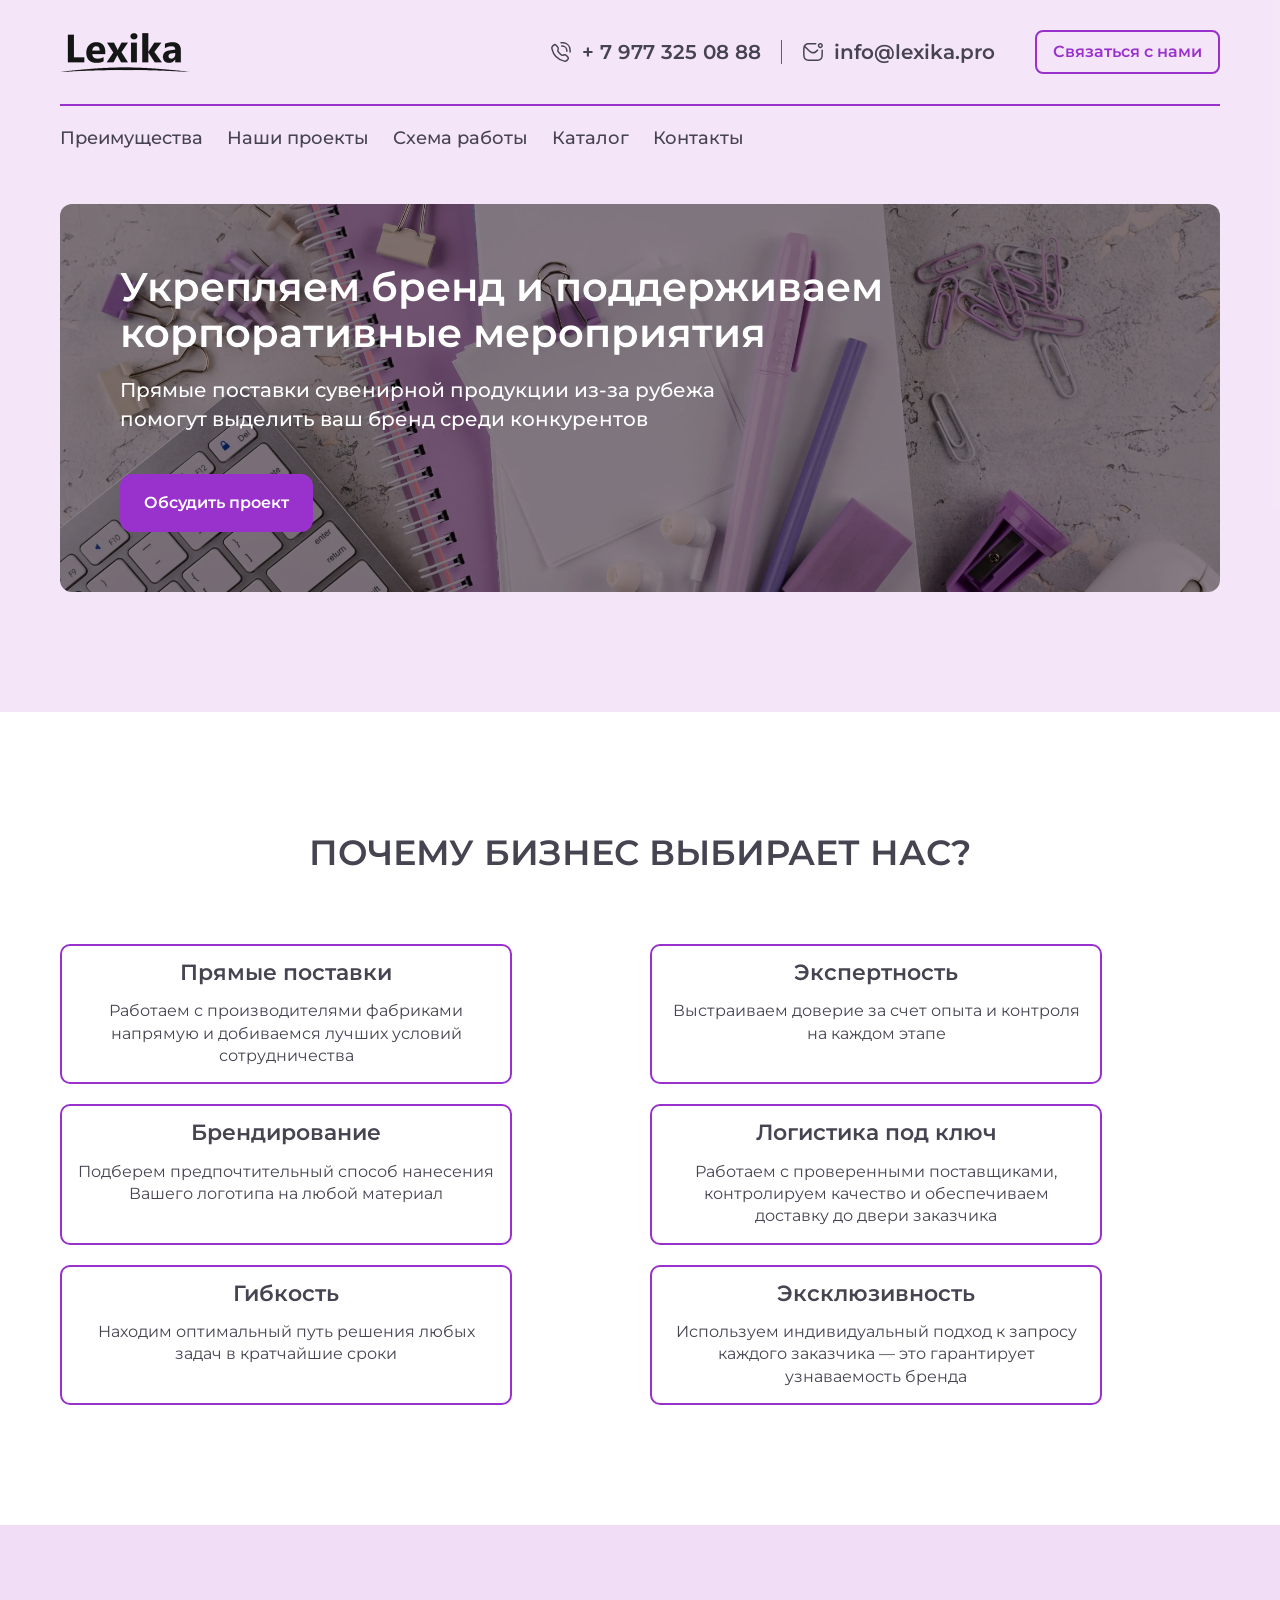
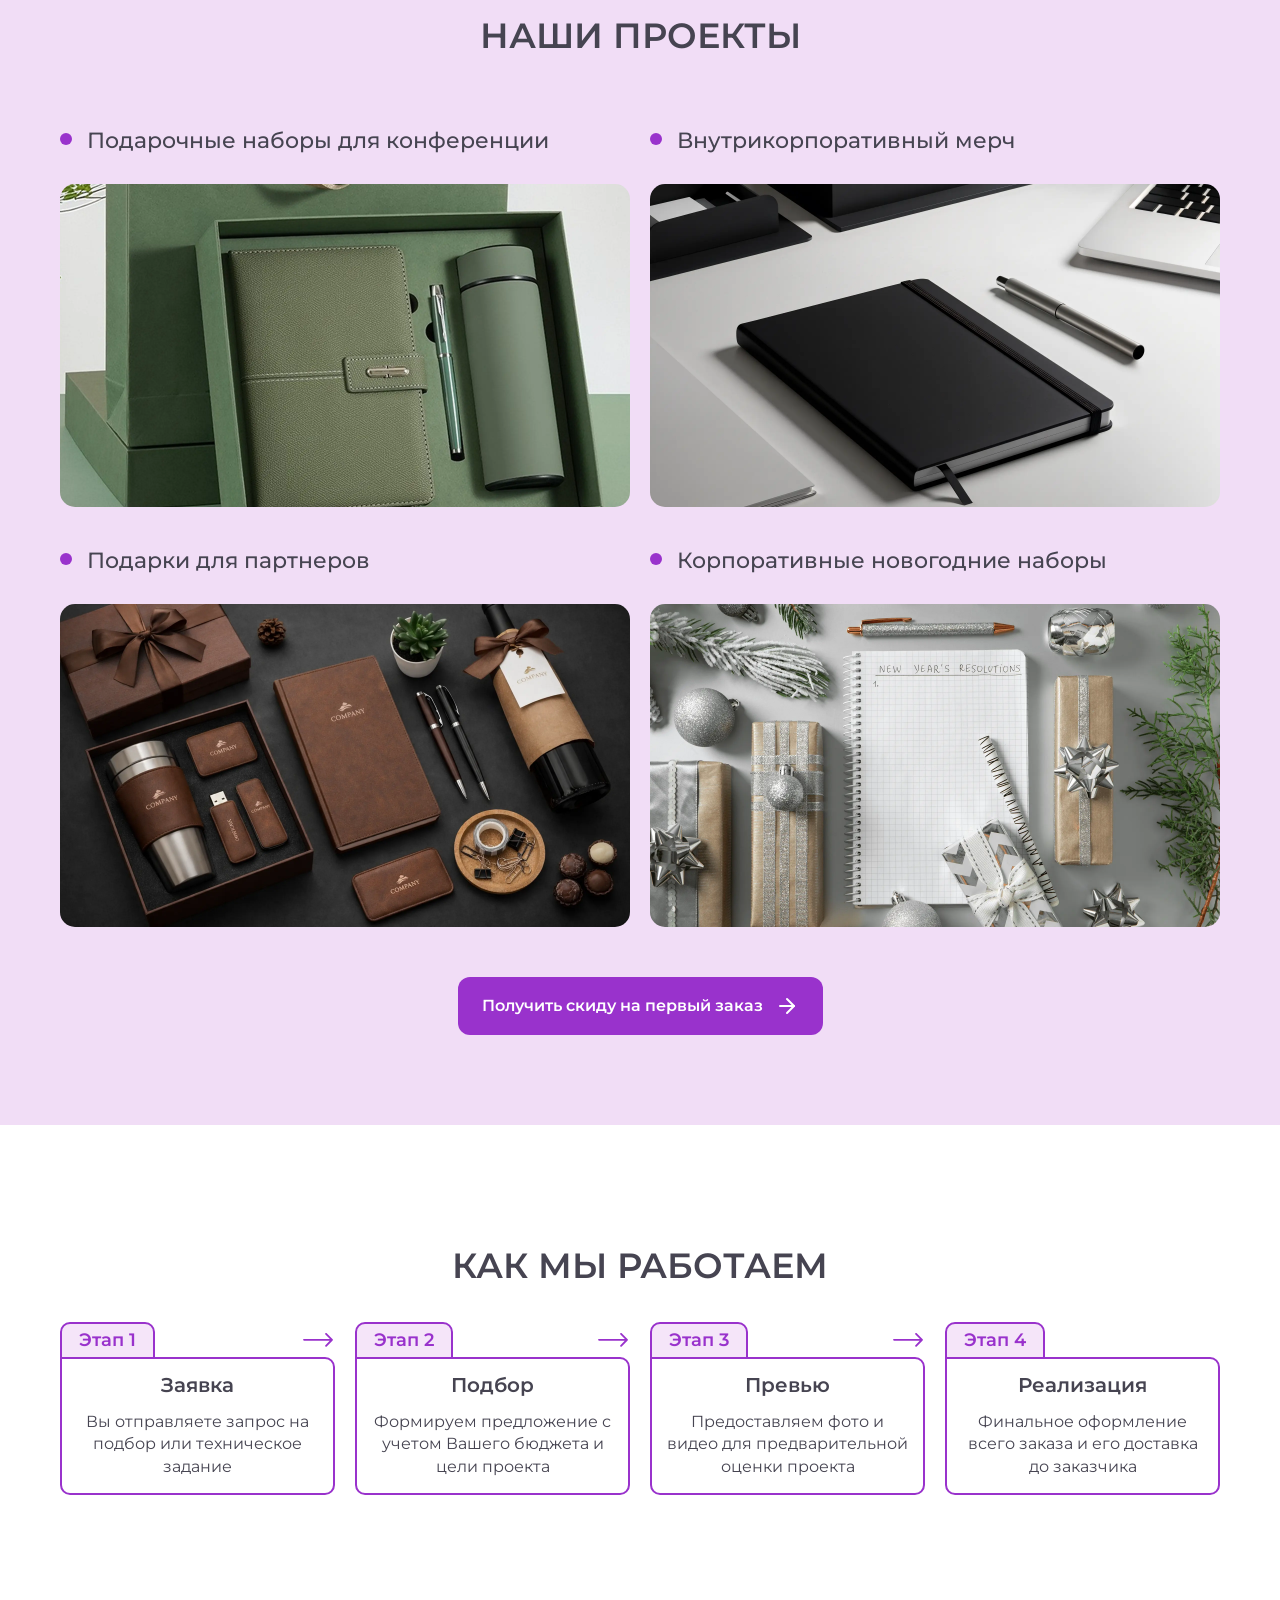
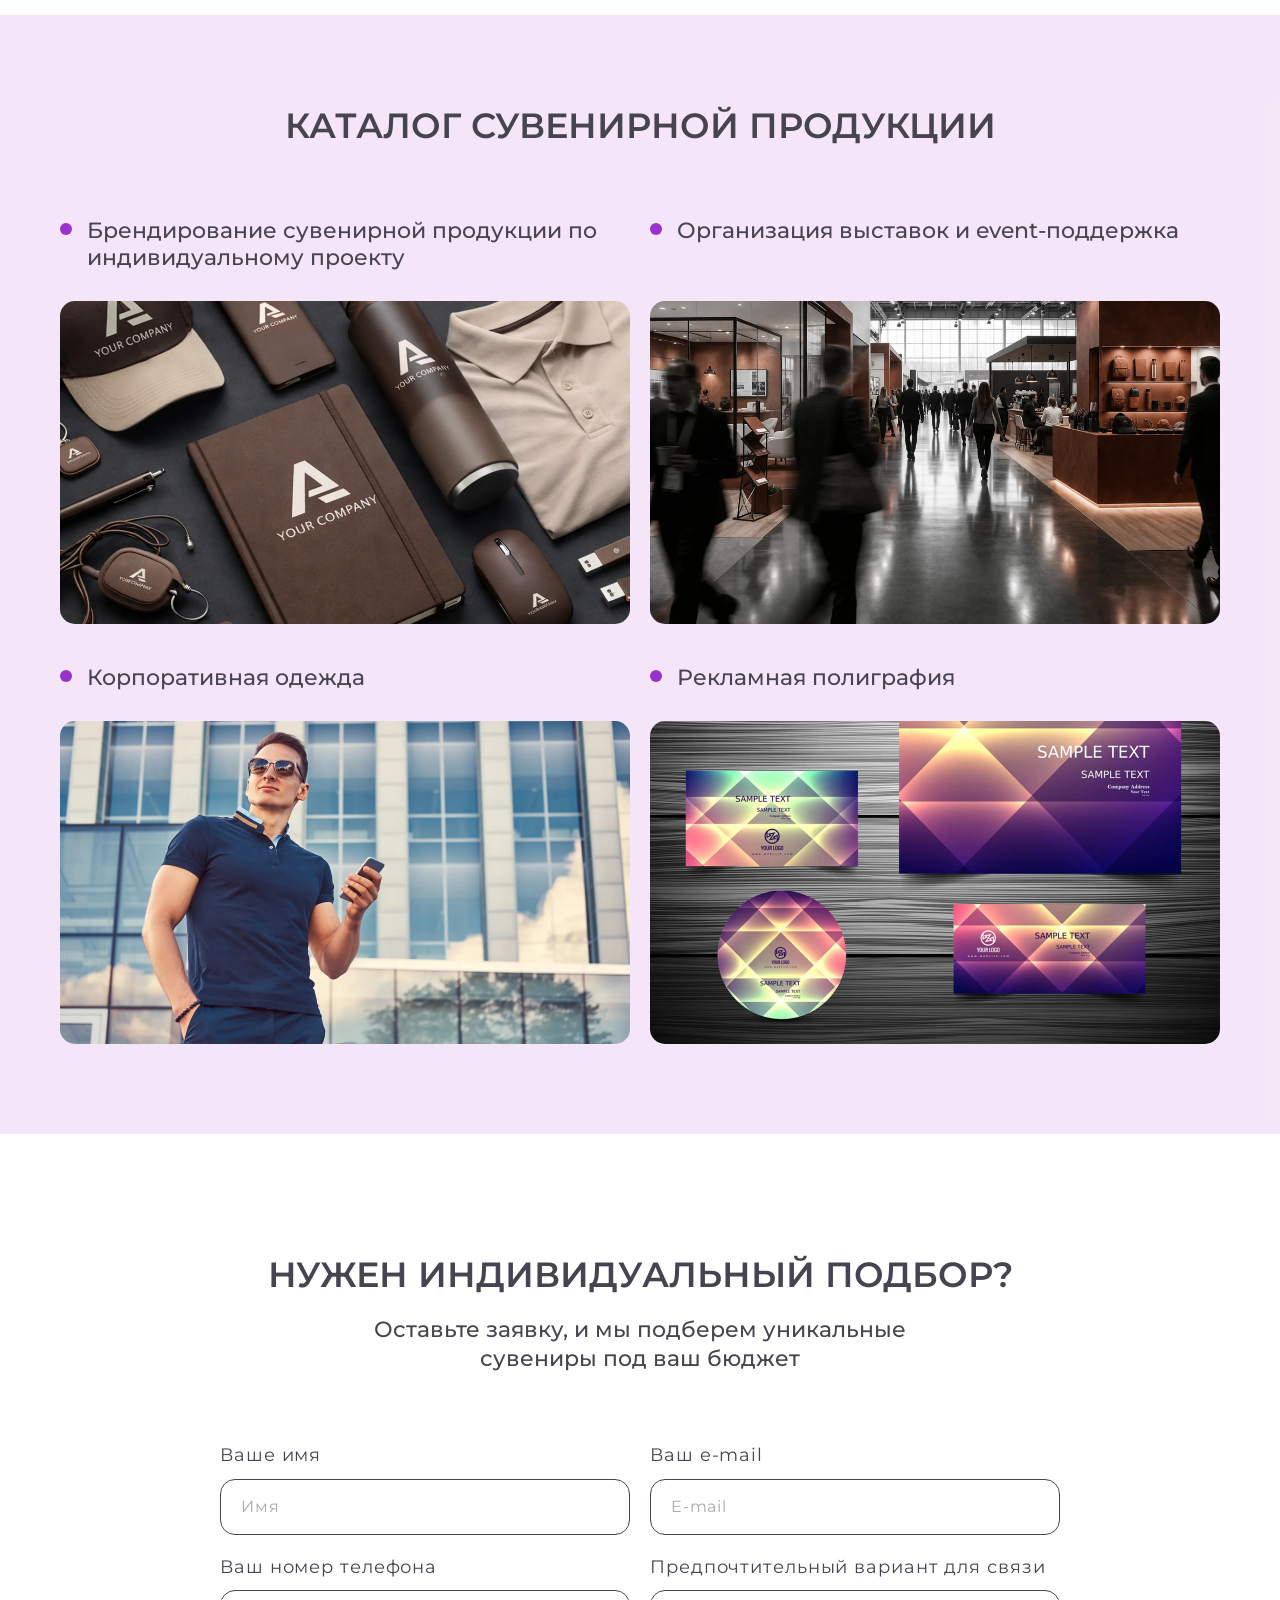
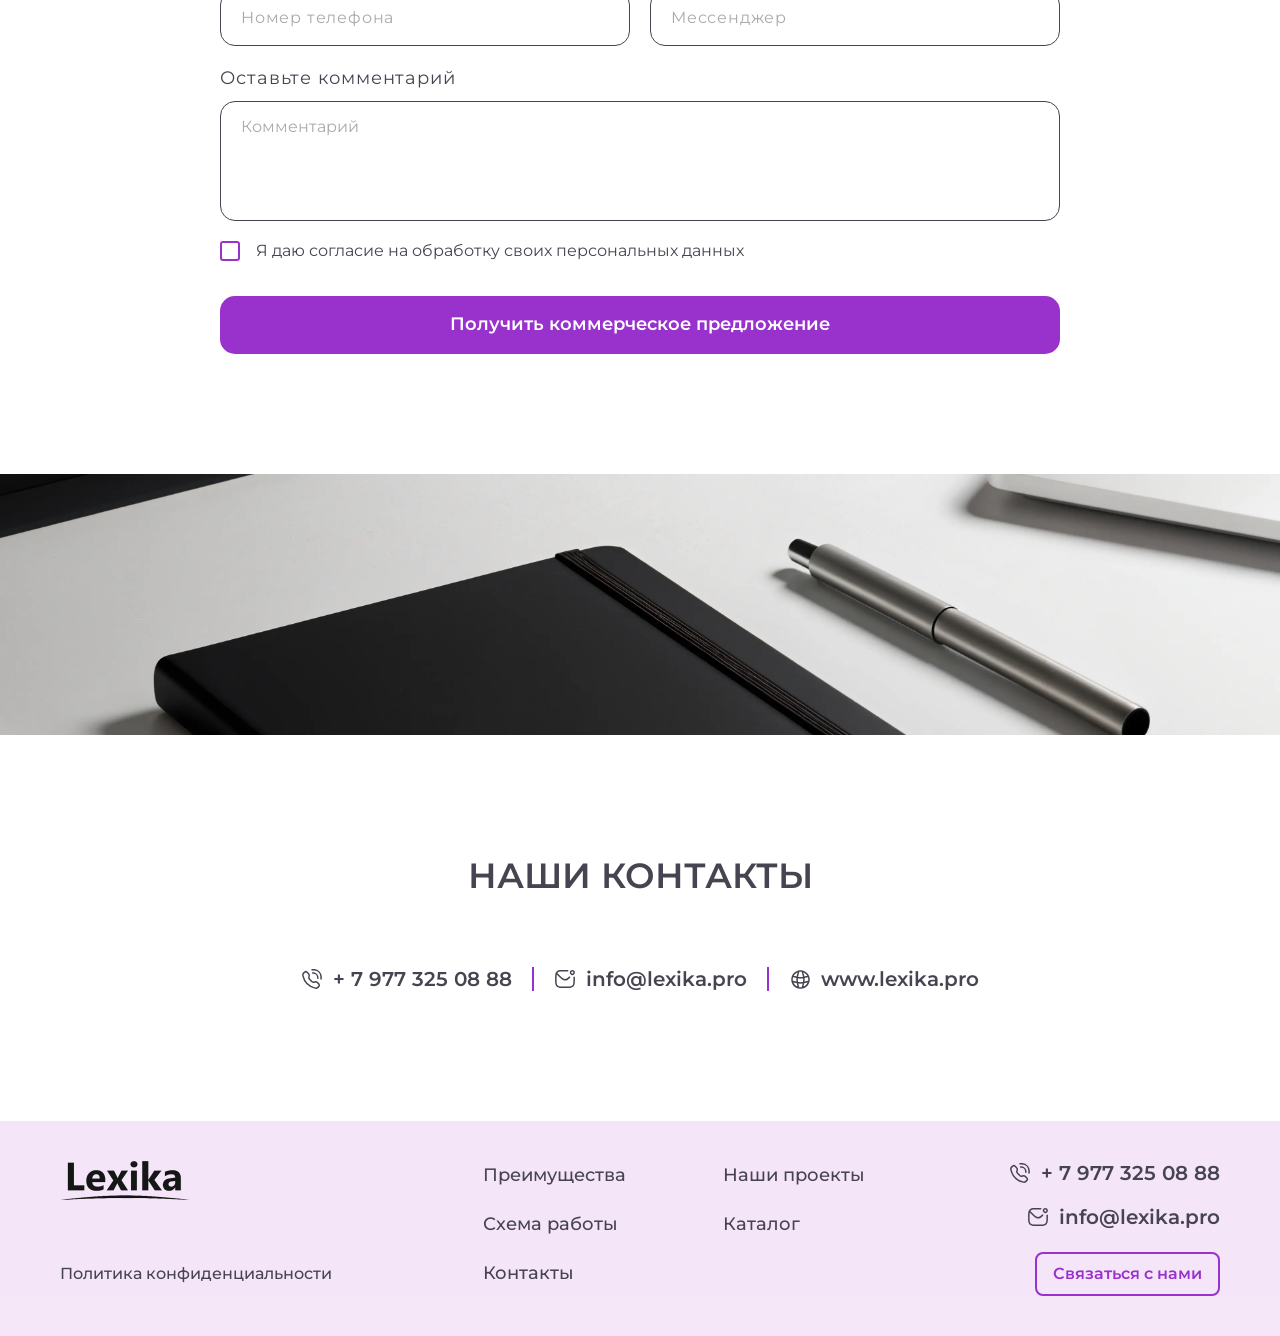
==== commit 87fe8dac: "upd" ====
--- a/index.html
+++ b/index.html
@@ -47,16 +47,16 @@
       <button type="button" class="close-menu-button"></button>
       <ul class="main-menu">
         <li>
+          <a href="#advantages-section">Преимущества</a>
+        </li>
+        <li>
           <a href="#projects-section">Наши проекты</a>
         </li>
         <li>
+          <a href="#work-section">Схема работы</a>
+        </li>
+        <li>
           <a href="#catalog-section">Каталог</a>
-        </li>
-        <li>
-          <a href="#advantages-section">Преимущества</a>
-        </li>
-        <li>
-          <a href="#work-section">Схема работы</a>
         </li>
         <li>
           <a href="#contacts-section">Контакты</a>
@@ -359,6 +359,9 @@
           <nav class="footer-nav">
             <ul class="footer-menu">
               <li>
+                <a href="#advantages-section">Преимущества</a>
+              </li>
+              <li>
                 <a href="#projects-section">Наши проекты</a>
               </li>
               <li>
@@ -369,9 +372,6 @@
               </li>
               <li>
                 <a href="#contacts-section">Контакты</a>
-              </li>
-              <li>
-                <a href="#advantages-section">Преимущества</a>
               </li>
             </ul>
           </nav>
